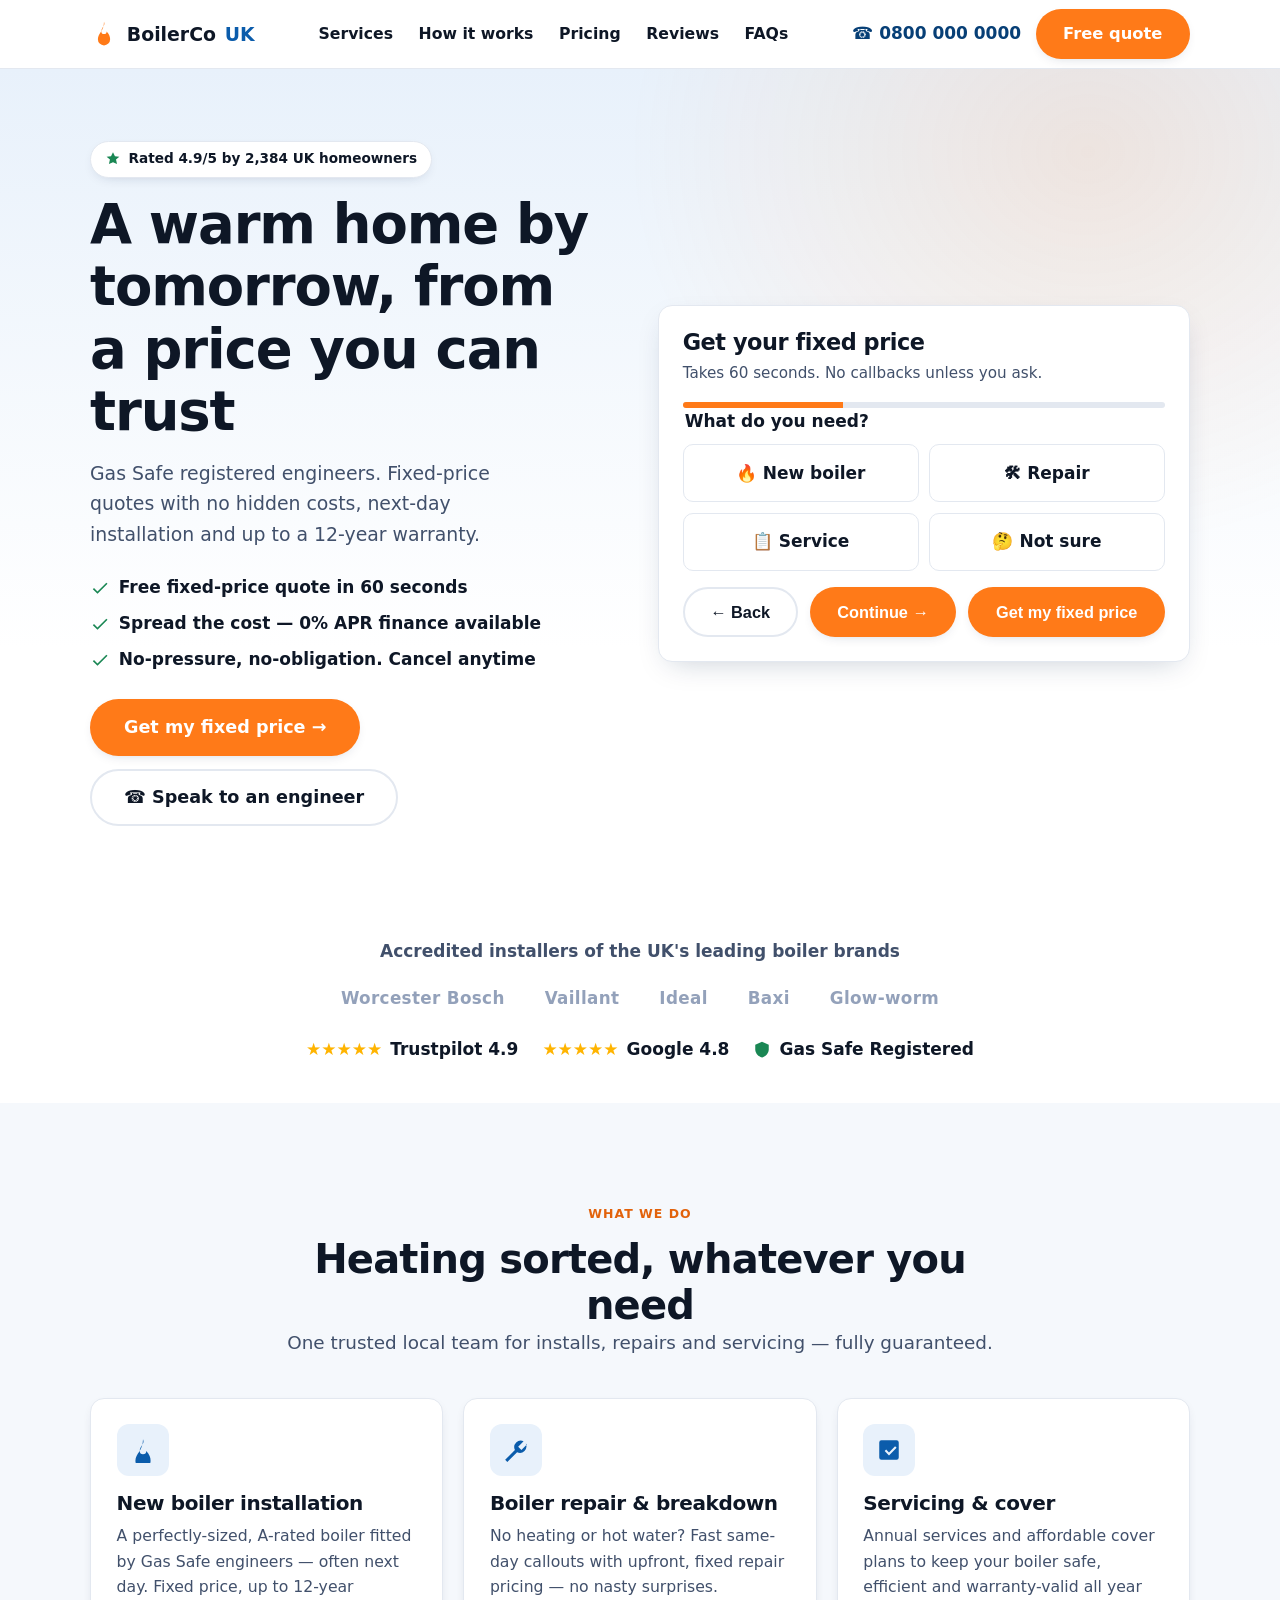
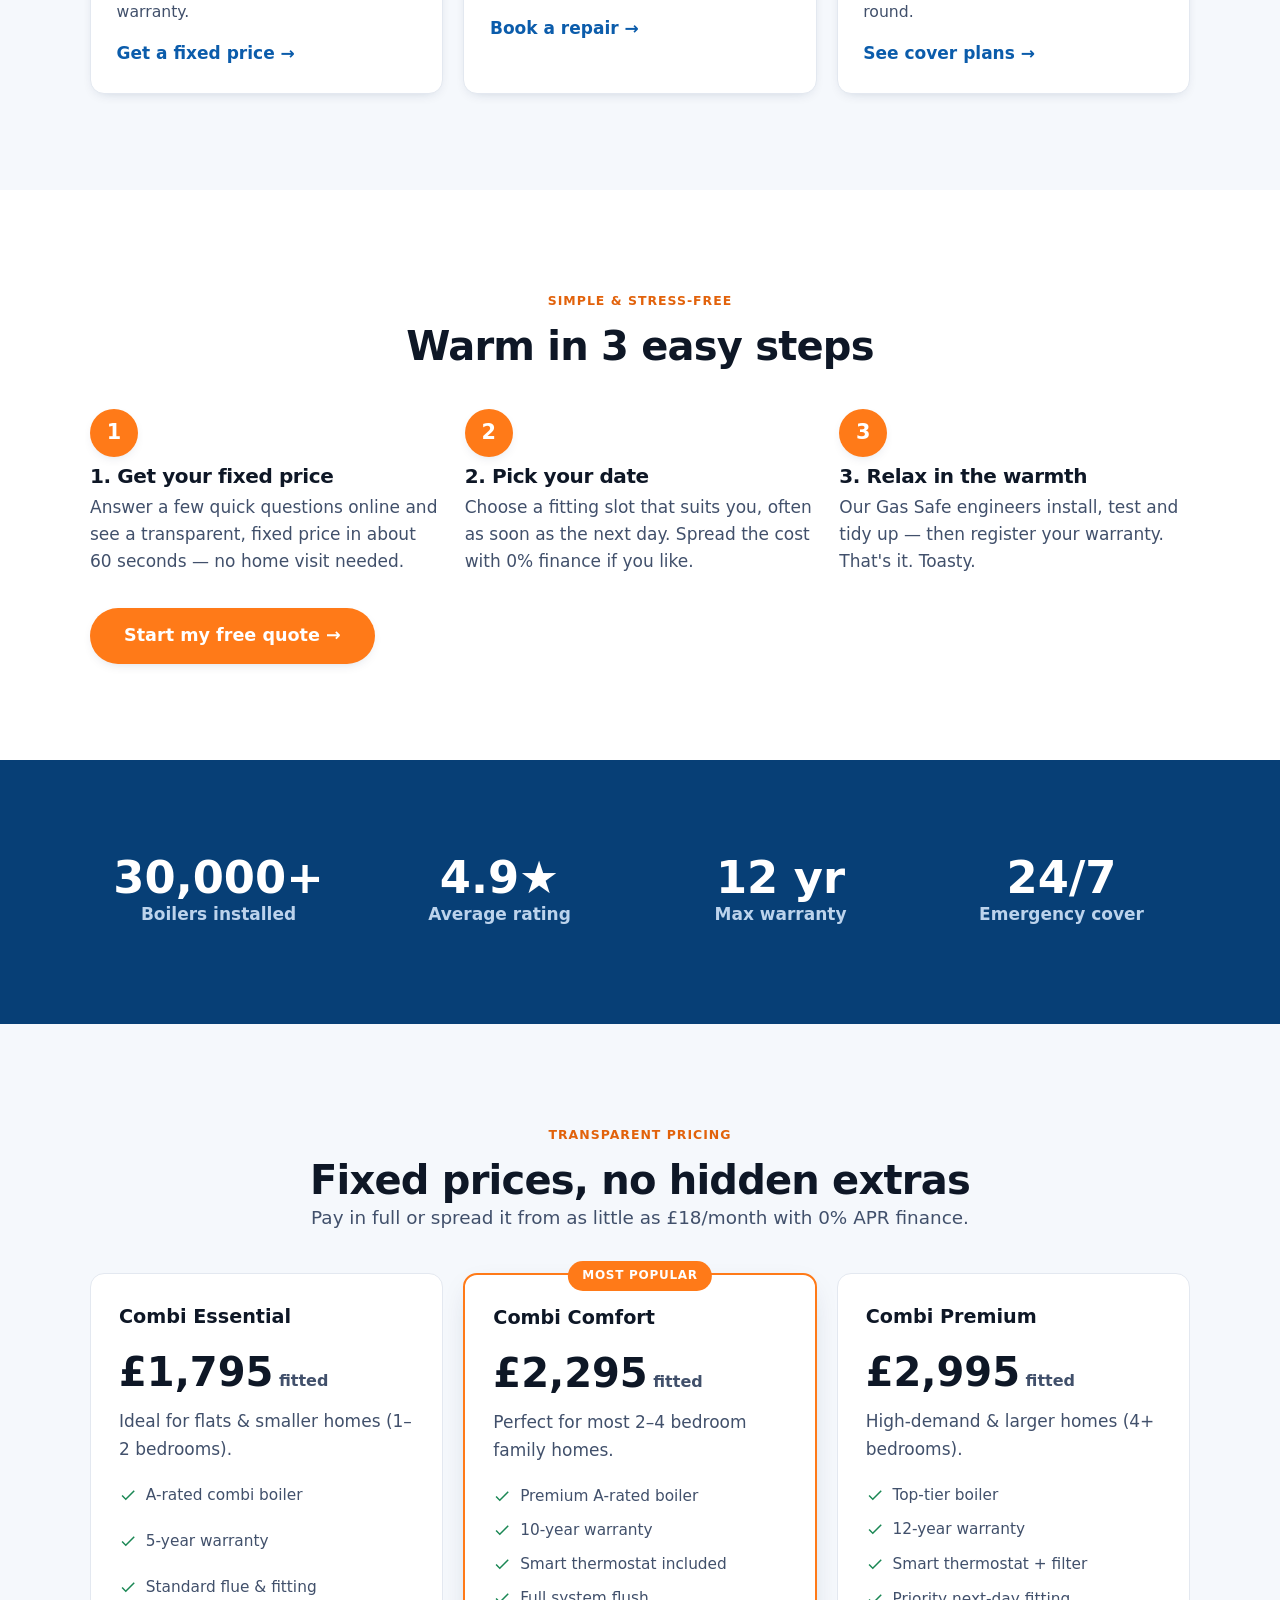
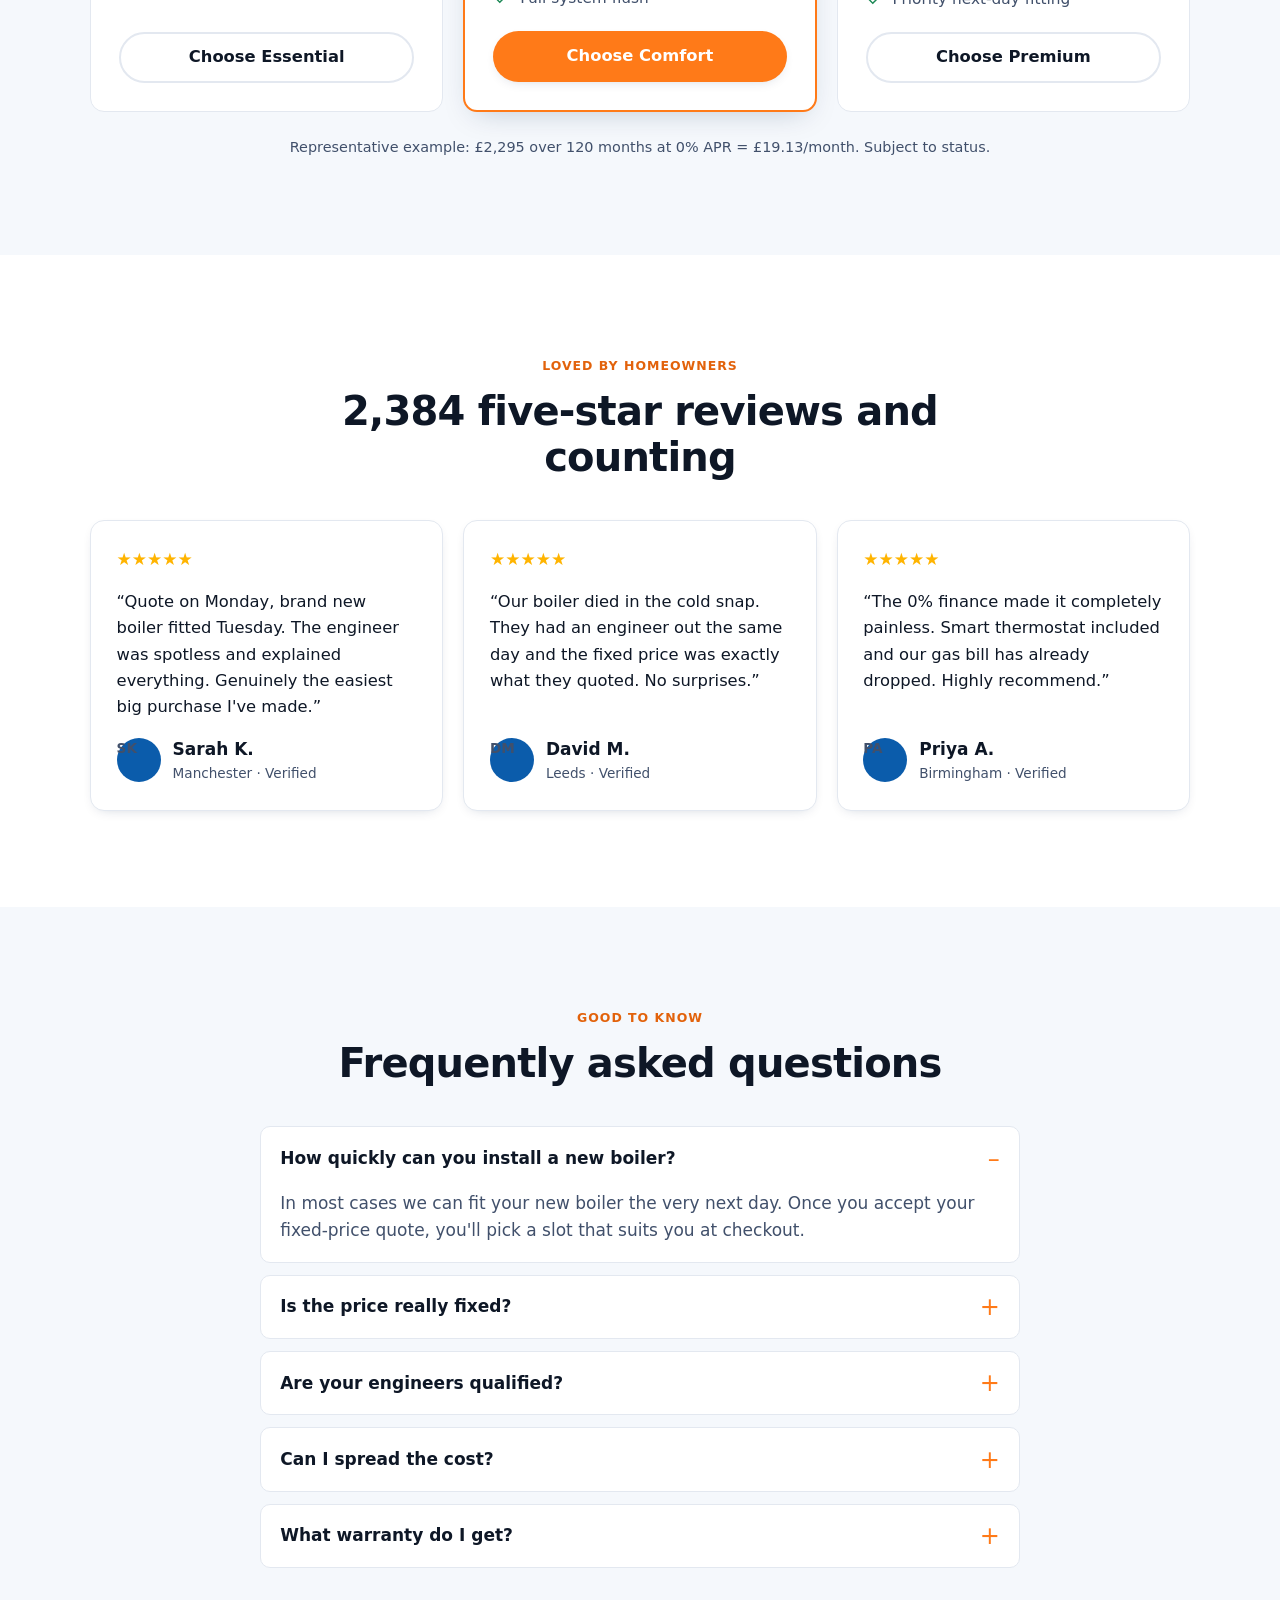
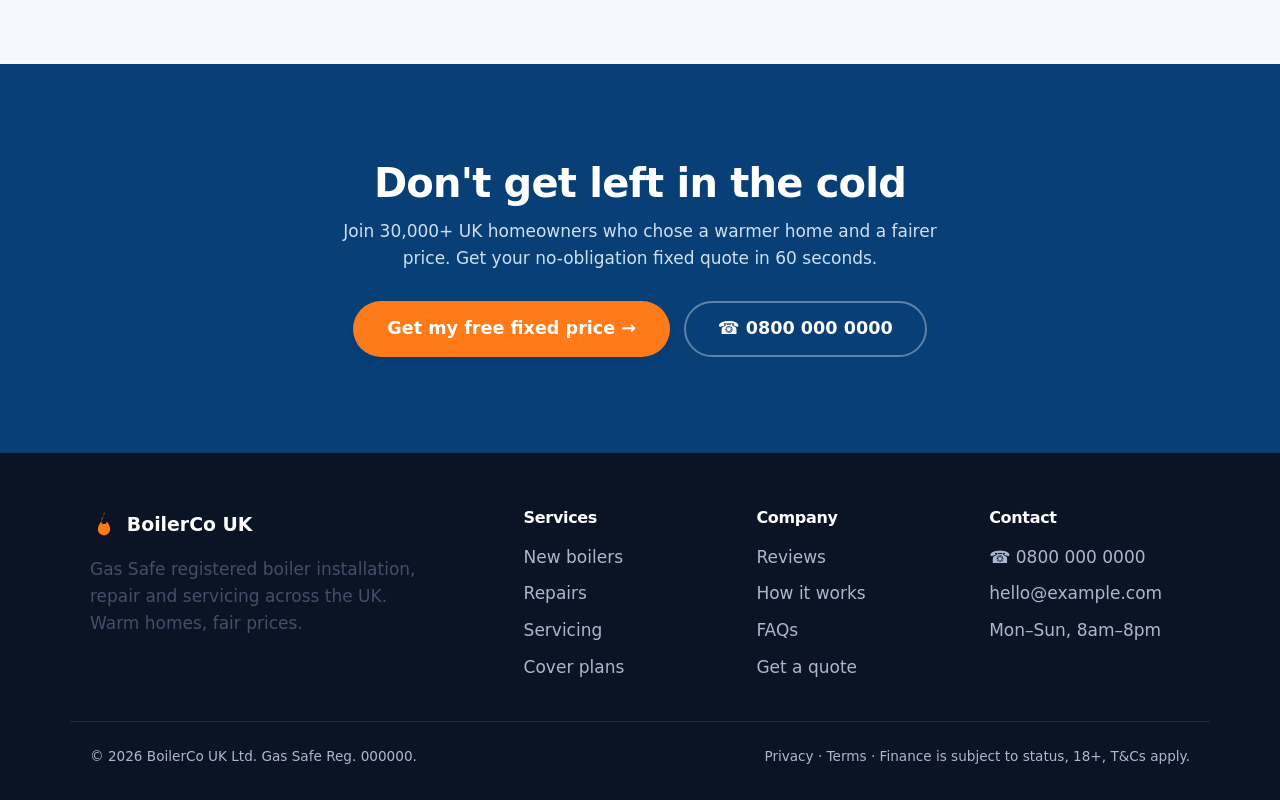
==== public/index.html @ d5bc6a3c "Wrap static site in Laravel 13 app for Laravel Cloud deployment Restructure the marketing template a" ====
<!doctype html>
<html lang="en-GB">
<head>
<meta charset="utf-8">
<meta name="viewport" content="width=device-width, initial-scale=1">
<title>New Boiler Installation & Repair UK | Fixed-Price Quotes | BoilerCo</title>
<meta name="description" content="Gas Safe registered boiler installation, repair & servicing across the UK. Free fixed-price quotes in 60 seconds, next-day fitting, up to 12-year warranties and 0% finance.">
<meta name="theme-color" content="#0b5cab">
<link rel="canonical" href="https://www.example.com/">
<link rel="icon" href="data:image/svg+xml,%3Csvg xmlns='http://www.w3.org/2000/svg' viewBox='0 0 32 32'%3E%3Cpath fill='%23ff7a18' d='M16 2c2 5-3 6-3 11a3 3 0 0 0 6 0c3 3 4 6 4 9a7 7 0 1 1-14 0c0-7 7-9 7-20z'/%3E%3C/svg%3E">

<!-- Open Graph -->
<meta property="og:title" content="New Boiler Installation & Repair UK | BoilerCo">
<meta property="og:description" content="Free fixed-price boiler quotes in 60 seconds. Gas Safe engineers, next-day fitting, up to 12-year warranties.">
<meta property="og:type" content="website">
<meta property="og:locale" content="en_GB">

<!-- Critical CSS inlined for instant first paint; full sheet loaded async -->
<style>
:root{--color-brand:#0b5cab;--color-brand-dark:#073f76;--color-brand-light:#e8f1fb;--color-accent:#ff7a18;--color-accent-dark:#e2620b;--color-ink:#0e1726;--color-body:#41506b;--color-line:#e3e8f0;--shadow-sm:0 4px 14px -8px rgba(13,38,76,.3);--font:system-ui,-apple-system,"Segoe UI",Roboto,Helvetica,Arial,sans-serif}
*,*::before,*::after{box-sizing:border-box}*{margin:0}html{-webkit-text-size-adjust:100%}
body{font-family:var(--font);color:#41506b;background:#fff;line-height:1.6;font-size:1.0625rem;-webkit-font-smoothing:antialiased}
img,svg{display:block;max-width:100%;height:auto}a{color:var(--color-brand);text-decoration:none}
h1{color:#0e1726;line-height:1.15;font-weight:800;letter-spacing:-.02em;font-size:clamp(2rem,6vw,3.4rem)}
.container{width:100%;max-width:1140px;margin-inline:auto;padding-inline:1.25rem}
.site-header{position:sticky;top:0;z-index:50;background:rgba(255,255,255,.92);border-bottom:1px solid var(--color-line)}
.nav{display:flex;align-items:center;justify-content:space-between;gap:1rem;min-height:68px}
.brand{display:flex;align-items:center;gap:.55rem;font-weight:800;color:#0e1726;font-size:1.18rem}
.brand .flame{width:28px;height:28px}
.nav__links{display:none}.nav__cta{display:none}
.nav__toggle{display:inline-flex;flex-direction:column;gap:5px;background:none;border:0;padding:10px;cursor:pointer;border-radius:8px}
.nav__toggle span{width:24px;height:2px;background:#0e1726;border-radius:2px}
.hero{position:relative;padding-block:clamp(2.5rem,6vw,4.5rem);overflow:hidden}
.hero::before{content:"";position:absolute;inset:0;z-index:-1;background:radial-gradient(60% 80% at 85% 10%,rgba(255,122,24,.12),transparent 60%),linear-gradient(180deg,var(--color-brand-light),#fff 70%)}
.hero__grid{display:grid;gap:2.5rem;align-items:center}
.hero__trust{display:inline-flex;align-items:center;gap:.5rem;background:#fff;border:1px solid var(--color-line);padding:.4rem .85rem;border-radius:999px;font-size:.85rem;font-weight:600;color:#0e1726;box-shadow:var(--shadow-sm)}
.hero h1{margin-block:1rem .9rem}.hero__sub{font-size:1.18rem;max-width:36ch}
.hero__actions{display:flex;flex-wrap:wrap;gap:.85rem;margin-top:1.6rem}
.btn{display:inline-flex;align-items:center;justify-content:center;gap:.5rem;font-weight:700;font-size:1.02rem;line-height:1;cursor:pointer;padding:.95rem 1.6rem;border-radius:999px;border:2px solid transparent;text-decoration:none;white-space:nowrap}
.btn--primary{background:var(--color-accent);color:#fff;box-shadow:var(--shadow-sm)}
.btn--ghost{background:transparent;color:#0e1726;border-color:var(--color-line)}
.hero__bullets{list-style:none;padding:0;margin:1.6rem 0 0;display:grid;gap:.55rem}
.hero__bullets li{display:flex;align-items:center;gap:.55rem;font-weight:600;color:#0e1726}
.hero__card{background:#fff;border:1px solid var(--color-line);border-radius:14px;box-shadow:0 10px 30px -12px rgba(13,38,76,.25);padding:1.5rem}
@media(min-width:900px){.nav__links{display:flex}.nav__cta{display:flex}.nav__toggle{display:none}.hero__grid{grid-template-columns:1.1fr .9fr;gap:3.5rem}}
</style>
<link rel="preload" href="css/styles.css" as="style" onload="this.onload=null;this.rel='stylesheet'">
<noscript><link rel="stylesheet" href="css/styles.css"></noscript>

<!-- SEO: LocalBusiness structured data -->
<script type="application/ld+json">
{"@context":"https://schema.org","@type":"HVACBusiness","name":"BoilerCo UK","image":"https://www.example.com/og.jpg","telephone":"+44-800-000-0000","priceRange":"££","areaServed":"GB","address":{"@type":"PostalAddress","addressCountry":"GB"},"aggregateRating":{"@type":"AggregateRating","ratingValue":"4.9","reviewCount":"2384"}}
</script>
</head>
<body>
<a class="skip-link" href="#main">Skip to content</a>

<!-- ===== Header ===== -->
<header class="site-header">
  <div class="container nav">
    <a class="brand" href="/" aria-label="BoilerCo UK home">
      <svg class="flame" viewBox="0 0 32 32" aria-hidden="true"><path fill="#ff7a18" d="M16 2c2 5-3 6-3 11a3 3 0 0 0 6 0c3 3 4 6 4 9a7 7 0 1 1-14 0c0-7 7-9 7-20z"/></svg>
      BoilerCo<span style="color:#0b5cab">UK</span>
    </a>
    <nav aria-label="Primary">
      <ul class="nav__links">
        <li><a href="#services">Services</a></li>
        <li><a href="#how">How it works</a></li>
        <li><a href="#pricing">Pricing</a></li>
        <li><a href="#reviews">Reviews</a></li>
        <li><a href="#faq">FAQs</a></li>
      </ul>
    </nav>
    <div class="nav__cta">
      <a class="nav__phone" href="tel:+448000000000">☎ 0800 000 0000</a>
      <a class="btn btn--primary" href="#quote">Free quote</a>
    </div>
    <button class="nav__toggle" aria-expanded="false" aria-controls="mobile-menu" aria-label="Open menu">
      <span></span><span></span><span></span>
    </button>
  </div>
  <div class="mobile-menu" id="mobile-menu">
    <ul>
      <li><a href="#services">Services</a></li>
      <li><a href="#how">How it works</a></li>
      <li><a href="#pricing">Pricing</a></li>
      <li><a href="#reviews">Reviews</a></li>
      <li><a href="#faq">FAQs</a></li>
      <li><a href="tel:+448000000000">☎ Call 0800 000 0000</a></li>
    </ul>
    <div class="container"><a class="btn btn--primary btn--block" href="#quote">Get my free quote</a></div>
  </div>
</header>

<main id="main">

<!-- ===== Hero ===== -->
<section class="hero">
  <div class="container hero__grid">
    <div>
      <span class="hero__trust">
        <svg width="16" height="16" viewBox="0 0 24 24" fill="#1a8754" aria-hidden="true"><path d="M12 2l2.9 6 6.6.6-5 4.3 1.5 6.5L12 16.9 5.9 19.4 7.4 12.9l-5-4.3 6.6-.6z"/></svg>
        Rated 4.9/5 by 2,384 UK homeowners
      </span>
      <h1>A warm home by tomorrow, from a price you can trust</h1>
      <p class="hero__sub">Gas Safe registered engineers. Fixed-price quotes with no hidden costs, next-day installation and up to a 12-year warranty.</p>
      <ul class="hero__bullets">
        <li><svg width="20" height="20" viewBox="0 0 24 24" fill="currentColor" aria-hidden="true"><path d="M9 16.2 4.8 12l-1.4 1.4L9 19 21 7l-1.4-1.4z"/></svg> Free fixed-price quote in 60 seconds</li>
        <li><svg width="20" height="20" viewBox="0 0 24 24" fill="currentColor" aria-hidden="true"><path d="M9 16.2 4.8 12l-1.4 1.4L9 19 21 7l-1.4-1.4z"/></svg> Spread the cost — 0% APR finance available</li>
        <li><svg width="20" height="20" viewBox="0 0 24 24" fill="currentColor" aria-hidden="true"><path d="M9 16.2 4.8 12l-1.4 1.4L9 19 21 7l-1.4-1.4z"/></svg> No-pressure, no-obligation. Cancel anytime</li>
      </ul>
      <div class="hero__actions">
        <a class="btn btn--primary btn--lg" href="#quote">Get my fixed price →</a>
        <a class="btn btn--ghost btn--lg" href="tel:+448000000000">☎ Speak to an engineer</a>
      </div>
    </div>

    <!-- Lead capture card (above the fold = max conversion) -->
    <aside class="hero__card" id="quote" aria-label="Get a free quote">
      <h2 style="font-size:1.4rem">Get your fixed price</h2>
      <p style="font-size:.95rem;margin:.35rem 0 1rem">Takes 60 seconds. No callbacks unless you ask.</p>
      <div class="form-progress" aria-hidden="true"><span data-progress></span></div>
      <form class="lead-form" id="leadForm" action="thank-you.html" method="get" novalidate>
        <!-- Step 1 -->
        <fieldset class="lead-form__step active" data-step="1" style="border:0;padding:0;margin:0">
          <legend class="field" style="font-weight:700;color:#0e1726;margin-bottom:.6rem">What do you need?</legend>
          <div class="choice-grid">
            <label class="choice"><input type="radio" name="service" value="New boiler" required><span>🔥 New boiler</span></label>
            <label class="choice"><input type="radio" name="service" value="Repair"><span>🛠 Repair</span></label>
            <label class="choice"><input type="radio" name="service" value="Service"><span>📋 Service</span></label>
            <label class="choice"><input type="radio" name="service" value="Not sure"><span>🤔 Not sure</span></label>
          </div>
        </fieldset>
        <!-- Step 2 -->
        <fieldset class="lead-form__step" data-step="2" style="border:0;padding:0;margin:0">
          <div class="field">
            <label for="prop">Property type</label>
            <select id="prop" name="property">
              <option>House</option><option>Flat / apartment</option><option>Bungalow</option><option>Other</option>
            </select>
          </div>
          <div class="field">
            <label for="postcode">Your postcode</label>
            <input id="postcode" name="postcode" inputmode="text" autocomplete="postal-code" placeholder="e.g. SW1A 1AA">
          </div>
        </fieldset>
        <!-- Step 3 -->
        <fieldset class="lead-form__step" data-step="3" style="border:0;padding:0;margin:0">
          <div class="field">
            <label for="name">Your name</label>
            <input id="name" name="name" autocomplete="name" placeholder="First name">
          </div>
          <div class="field">
            <label for="phone">Best contact number</label>
            <input id="phone" name="phone" type="tel" inputmode="tel" autocomplete="tel" placeholder="07…">
          </div>
          <p class="form-note">🔒 We never share your details. No spam, ever.</p>
        </fieldset>

        <div class="form-actions">
          <button type="button" class="btn btn--ghost" data-prev hidden>← Back</button>
          <button type="button" class="btn btn--primary btn--block" data-next>Continue →</button>
          <button type="submit" class="btn btn--primary btn--block" data-submit hidden>Get my fixed price</button>
        </div>
      </form>
    </aside>
  </div>
</section>

<!-- ===== Trust / accreditation bar ===== -->
<section class="section section--center" style="padding-block:2.5rem">
  <div class="container">
    <p class="text-center text-muted" style="font-weight:600;margin-bottom:1.25rem">Accredited installers of the UK's leading boiler brands</p>
    <div class="logos">
      <span>Worcester Bosch</span><span>Vaillant</span><span>Ideal</span><span>Baxi</span><span>Glow-worm</span>
    </div>
    <div class="ratings">
      <span class="rating"><span class="stars">★★★★★</span> Trustpilot 4.9</span>
      <span class="rating"><span class="stars">★★★★★</span> Google 4.8</span>
      <span class="rating"><svg width="18" height="18" viewBox="0 0 24 24" fill="#1a8754" aria-hidden="true"><path d="M12 1 3 5v6c0 5 3.8 9.7 9 11 5.2-1.3 9-6 9-11V5z"/></svg> Gas Safe Registered</span>
    </div>
  </div>
</section>

<!-- ===== Services ===== -->
<section class="section section--alt section--center" id="services">
  <div class="container">
    <div class="section__head">
      <span class="eyebrow">What we do</span>
      <h2>Heating sorted, whatever you need</h2>
      <p class="lead">One trusted local team for installs, repairs and servicing — fully guaranteed.</p>
    </div>
    <div class="grid grid--3" style="text-align:left">
      <article class="card">
        <div class="card__icon"><svg width="26" height="26" viewBox="0 0 24 24" fill="currentColor" aria-hidden="true"><path d="M12 2c2 5-3 6-3 11a3 3 0 0 0 6 0c3 3 4 6 4 9a7 7 0 1 1-14 0c0-7 7-9 7-20z"/></svg></div>
        <h3>New boiler installation</h3>
        <p>A perfectly-sized, A-rated boiler fitted by Gas Safe engineers — often next day. Fixed price, up to 12-year warranty.</p>
        <a class="card__link" href="#quote">Get a fixed price →</a>
      </article>
      <article class="card">
        <div class="card__icon"><svg width="26" height="26" viewBox="0 0 24 24" fill="currentColor" aria-hidden="true"><path d="m22 7-5 5-3-3 5-5a6 6 0 0 0-8 8l-9 9 2 2 9-9a6 6 0 0 0 8-8z"/></svg></div>
        <h3>Boiler repair &amp; breakdown</h3>
        <p>No heating or hot water? Fast same-day callouts with upfront, fixed repair pricing — no nasty surprises.</p>
        <a class="card__link" href="#quote">Book a repair →</a>
      </article>
      <article class="card">
        <div class="card__icon"><svg width="26" height="26" viewBox="0 0 24 24" fill="currentColor" aria-hidden="true"><path d="M19 3H5a2 2 0 0 0-2 2v14a2 2 0 0 0 2 2h14a2 2 0 0 0 2-2V5a2 2 0 0 0-2-2zm-7 14-4-4 1.4-1.4L12 14.2l5.6-5.6L19 10z"/></svg></div>
        <h3>Servicing &amp; cover</h3>
        <p>Annual services and affordable cover plans to keep your boiler safe, efficient and warranty-valid all year round.</p>
        <a class="card__link" href="#quote">See cover plans →</a>
      </article>
    </div>
  </div>
</section>

<!-- ===== How it works ===== -->
<section class="section section--center" id="how">
  <div class="container">
    <div class="section__head">
      <span class="eyebrow">Simple &amp; stress-free</span>
      <h2>Warm in 3 easy steps</h2>
    </div>
    <div class="steps" style="text-align:left">
      <div class="step"><h3>1. Get your fixed price</h3><p>Answer a few quick questions online and see a transparent, fixed price in about 60 seconds — no home visit needed.</p></div>
      <div class="step"><h3>2. Pick your date</h3><p>Choose a fitting slot that suits you, often as soon as the next day. Spread the cost with 0% finance if you like.</p></div>
      <div class="step"><h3>3. Relax in the warmth</h3><p>Our Gas Safe engineers install, test and tidy up — then register your warranty. That's it. Toasty.</p></div>
    </div>
    <div class="mt-2"><a class="btn btn--primary btn--lg" href="#quote">Start my free quote →</a></div>
  </div>
</section>

<!-- ===== Stats band ===== -->
<section class="section section--brand">
  <div class="container">
    <div class="stats">
      <div class="stat"><b>30,000+</b><span>Boilers installed</span></div>
      <div class="stat"><b>4.9★</b><span>Average rating</span></div>
      <div class="stat"><b>12 yr</b><span>Max warranty</span></div>
      <div class="stat"><b>24/7</b><span>Emergency cover</span></div>
    </div>
  </div>
</section>

<!-- ===== Pricing (anchoring) ===== -->
<section class="section section--alt section--center" id="pricing">
  <div class="container">
    <div class="section__head">
      <span class="eyebrow">Transparent pricing</span>
      <h2>Fixed prices, no hidden extras</h2>
      <p class="lead">Pay in full or spread it from as little as £18/month with 0% APR finance.</p>
    </div>
    <div class="price-grid" style="text-align:left">
      <div class="price">
        <span class="price__name">Combi Essential</span>
        <div class="price__amount">£1,795<small> fitted</small></div>
        <p class="text-muted">Ideal for flats &amp; smaller homes (1–2 bedrooms).</p>
        <ul class="price__list">
          <li><svg width="18" height="18" viewBox="0 0 24 24" fill="currentColor"><path d="M9 16.2 4.8 12l-1.4 1.4L9 19 21 7l-1.4-1.4z"/></svg> A-rated combi boiler</li>
          <li><svg width="18" height="18" viewBox="0 0 24 24" fill="currentColor"><path d="M9 16.2 4.8 12l-1.4 1.4L9 19 21 7l-1.4-1.4z"/></svg> 5-year warranty</li>
          <li><svg width="18" height="18" viewBox="0 0 24 24" fill="currentColor"><path d="M9 16.2 4.8 12l-1.4 1.4L9 19 21 7l-1.4-1.4z"/></svg> Standard flue &amp; fitting</li>
        </ul>
        <a class="btn btn--ghost btn--block" href="#quote">Choose Essential</a>
      </div>
      <div class="price price--featured">
        <span class="price__badge">Most popular</span>
        <span class="price__name">Combi Comfort</span>
        <div class="price__amount">£2,295<small> fitted</small></div>
        <p class="text-muted">Perfect for most 2–4 bedroom family homes.</p>
        <ul class="price__list">
          <li><svg width="18" height="18" viewBox="0 0 24 24" fill="currentColor"><path d="M9 16.2 4.8 12l-1.4 1.4L9 19 21 7l-1.4-1.4z"/></svg> Premium A-rated boiler</li>
          <li><svg width="18" height="18" viewBox="0 0 24 24" fill="currentColor"><path d="M9 16.2 4.8 12l-1.4 1.4L9 19 21 7l-1.4-1.4z"/></svg> 10-year warranty</li>
          <li><svg width="18" height="18" viewBox="0 0 24 24" fill="currentColor"><path d="M9 16.2 4.8 12l-1.4 1.4L9 19 21 7l-1.4-1.4z"/></svg> Smart thermostat included</li>
          <li><svg width="18" height="18" viewBox="0 0 24 24" fill="currentColor"><path d="M9 16.2 4.8 12l-1.4 1.4L9 19 21 7l-1.4-1.4z"/></svg> Full system flush</li>
        </ul>
        <a class="btn btn--primary btn--block" href="#quote">Choose Comfort</a>
      </div>
      <div class="price">
        <span class="price__name">Combi Premium</span>
        <div class="price__amount">£2,995<small> fitted</small></div>
        <p class="text-muted">High-demand &amp; larger homes (4+ bedrooms).</p>
        <ul class="price__list">
          <li><svg width="18" height="18" viewBox="0 0 24 24" fill="currentColor"><path d="M9 16.2 4.8 12l-1.4 1.4L9 19 21 7l-1.4-1.4z"/></svg> Top-tier boiler</li>
          <li><svg width="18" height="18" viewBox="0 0 24 24" fill="currentColor"><path d="M9 16.2 4.8 12l-1.4 1.4L9 19 21 7l-1.4-1.4z"/></svg> 12-year warranty</li>
          <li><svg width="18" height="18" viewBox="0 0 24 24" fill="currentColor"><path d="M9 16.2 4.8 12l-1.4 1.4L9 19 21 7l-1.4-1.4z"/></svg> Smart thermostat + filter</li>
          <li><svg width="18" height="18" viewBox="0 0 24 24" fill="currentColor"><path d="M9 16.2 4.8 12l-1.4 1.4L9 19 21 7l-1.4-1.4z"/></svg> Priority next-day fitting</li>
        </ul>
        <a class="btn btn--ghost btn--block" href="#quote">Choose Premium</a>
      </div>
    </div>
    <p class="text-center text-muted" style="margin-top:1.5rem;font-size:.9rem">Representative example: £2,295 over 120 months at 0% APR = £19.13/month. Subject to status.</p>
  </div>
</section>

<!-- ===== Reviews (social proof) ===== -->
<section class="section section--center" id="reviews">
  <div class="container">
    <div class="section__head">
      <span class="eyebrow">Loved by homeowners</span>
      <h2>2,384 five-star reviews and counting</h2>
    </div>
    <div class="grid grid--3" style="text-align:left">
      <figure class="quote">
        <div class="quote__stars" aria-label="5 out of 5 stars">★★★★★</div>
        <blockquote><p>“Quote on Monday, brand new boiler fitted Tuesday. The engineer was spotless and explained everything. Genuinely the easiest big purchase I've made.”</p></blockquote>
        <figcaption class="quote__author"><span class="avatar">SK</span><div><b>Sarah K.</b><span>Manchester · Verified</span></div></figcaption>
      </figure>
      <figure class="quote">
        <div class="quote__stars" aria-label="5 out of 5 stars">★★★★★</div>
        <blockquote><p>“Our boiler died in the cold snap. They had an engineer out the same day and the fixed price was exactly what they quoted. No surprises.”</p></blockquote>
        <figcaption class="quote__author"><span class="avatar">DM</span><div><b>David M.</b><span>Leeds · Verified</span></div></figcaption>
      </figure>
      <figure class="quote">
        <div class="quote__stars" aria-label="5 out of 5 stars">★★★★★</div>
        <blockquote><p>“The 0% finance made it completely painless. Smart thermostat included and our gas bill has already dropped. Highly recommend.”</p></blockquote>
        <figcaption class="quote__author"><span class="avatar">PA</span><div><b>Priya A.</b><span>Birmingham · Verified</span></div></figcaption>
      </figure>
    </div>
  </div>
</section>

<!-- ===== FAQ (objection handling) ===== -->
<section class="section section--alt section--center" id="faq">
  <div class="container">
    <div class="section__head"><span class="eyebrow">Good to know</span><h2>Frequently asked questions</h2></div>
    <div class="faq">
      <details open><summary>How quickly can you install a new boiler?</summary><p>In most cases we can fit your new boiler the very next day. Once you accept your fixed-price quote, you'll pick a slot that suits you at checkout.</p></details>
      <details><summary>Is the price really fixed?</summary><p>Yes. The price you're quoted is the price you pay — including the boiler, standard fitting, flue and VAT. If anything unusual comes up, we'll always agree it with you first.</p></details>
      <details><summary>Are your engineers qualified?</summary><p>Every installation is carried out by fully Gas Safe registered engineers. We're accredited installers for Worcester Bosch, Vaillant, Ideal and more.</p></details>
      <details><summary>Can I spread the cost?</summary><p>Absolutely. We offer interest-free (0% APR) finance over up to 10 years, subject to status, so you can spread payments from around £18 a month.</p></details>
      <details><summary>What warranty do I get?</summary><p>Depending on the boiler you choose, you'll get a manufacturer-backed warranty of up to 12 years for total peace of mind.</p></details>
    </div>
  </div>
</section>

<!-- ===== Final CTA ===== -->
<section class="section cta-band">
  <div class="container">
    <h2>Don't get left in the cold</h2>
    <p>Join 30,000+ UK homeowners who chose a warmer home and a fairer price. Get your no-obligation fixed quote in 60 seconds.</p>
    <div class="hero__actions" style="justify-content:center">
      <a class="btn btn--primary btn--lg" href="#quote">Get my free fixed price →</a>
      <a class="btn btn--ghost btn--lg" href="tel:+448000000000">☎ 0800 000 0000</a>
    </div>
  </div>
</section>

</main>

<!-- ===== Footer ===== -->
<footer class="site-footer">
  <div class="container footer-grid">
    <div class="footer-brand">
      <a class="brand" href="/"><svg class="flame" viewBox="0 0 32 32" aria-hidden="true" width="28" height="28"><path fill="#ff7a18" d="M16 2c2 5-3 6-3 11a3 3 0 0 0 6 0c3 3 4 6 4 9a7 7 0 1 1-14 0c0-7 7-9 7-20z"/></svg> BoilerCo UK</a>
      <p style="max-width:32ch">Gas Safe registered boiler installation, repair and servicing across the UK. Warm homes, fair prices.</p>
    </div>
    <div><h4>Services</h4><ul><li><a href="#services">New boilers</a></li><li><a href="#services">Repairs</a></li><li><a href="#services">Servicing</a></li><li><a href="#pricing">Cover plans</a></li></ul></div>
    <div><h4>Company</h4><ul><li><a href="#reviews">Reviews</a></li><li><a href="#how">How it works</a></li><li><a href="#faq">FAQs</a></li><li><a href="#quote">Get a quote</a></li></ul></div>
    <div><h4>Contact</h4><ul><li><a href="tel:+448000000000">☎ 0800 000 0000</a></li><li><a href="mailto:hello@example.com">hello@example.com</a></li><li>Mon–Sun, 8am–8pm</li></ul></div>
  </div>
  <div class="container footer-bottom">
    <span>© 2026 BoilerCo UK Ltd. Gas Safe Reg. 000000.</span>
    <span>Privacy · Terms · Finance is subject to status, 18+, T&amp;Cs apply.</span>
  </div>
</footer>

<!-- ===== Sticky mobile call bar (high-converting) ===== -->
<div class="call-bar">
  <a class="btn btn--call" href="tel:+448000000000">☎ Call now</a>
  <a class="btn btn--primary" href="#quote">Free quote</a>
</div>

<script src="js/main.js" defer></script>
</body>
</html>
---- public/css/styles.css ----
/* ==========================================================================
   BoilerCo UK — Marketing Template
   Plain static CSS, mobile-first, zero web-font requests (system stack).
   Designed for 100/100 Lighthouse (perf, a11y, best-practices, SEO).
   ========================================================================== */

/* ----- Design tokens (overridable by the Design Copier tool) -------------- */
:root {
  --color-brand:        #0b5cab;   /* primary blue  */
  --color-brand-dark:   #073f76;
  --color-brand-light:  #e8f1fb;
  --color-accent:       #ff7a18;   /* warm "heat" accent / CTA */
  --color-accent-dark:  #e2620b;
  --color-ink:          #0e1726;   /* near-black text */
  --color-body:         #41506b;   /* muted body text */
  --color-line:         #e3e8f0;
  --color-bg:           #ffffff;
  --color-bg-alt:       #f5f8fc;
  --color-success:      #1a8754;
  --color-star:         #ffb400;

  --radius:    14px;
  --radius-sm: 10px;
  --shadow:    0 10px 30px -12px rgba(13, 38, 76, .25);
  --shadow-sm: 0 4px 14px -8px rgba(13, 38, 76, .3);
  --container:  1140px;

  --font: system-ui, -apple-system, "Segoe UI", Roboto, Helvetica, Arial,
          sans-serif, "Apple Color Emoji", "Segoe UI Emoji";

  --space: clamp(3rem, 8vw, 6rem); /* vertical section rhythm */
}

/* ----- Reset / base ------------------------------------------------------- */
*, *::before, *::after { box-sizing: border-box; }
* { margin: 0; }
html { -webkit-text-size-adjust: 100%; scroll-behavior: smooth; }
body {
  font-family: var(--font);
  color: var(--color-body);
  background: var(--color-bg);
  line-height: 1.6;
  font-size: 1.0625rem;
  -webkit-font-smoothing: antialiased;
  text-rendering: optimizeLegibility;
}
img, svg, video { display: block; max-width: 100%; height: auto; }
a { color: var(--color-brand); text-decoration: none; }
a:hover { text-decoration: underline; }
h1, h2, h3, h4 { color: var(--color-ink); line-height: 1.15; font-weight: 800; letter-spacing: -.02em; }
h1 { font-size: clamp(2rem, 6vw, 3.4rem); }
h2 { font-size: clamp(1.6rem, 4.5vw, 2.5rem); }
h3 { font-size: 1.25rem; }
p  { color: var(--color-body); }
ul { padding-left: 1.1rem; }

:focus-visible { outline: 3px solid var(--color-accent); outline-offset: 2px; border-radius: 4px; }

/* ----- Layout helpers ----------------------------------------------------- */
.container { width: 100%; max-width: var(--container); margin-inline: auto; padding-inline: 1.25rem; }
.section { padding-block: var(--space); }
.section--alt { background: var(--color-bg-alt); }
.section--brand { background: var(--color-brand-dark); }
.eyebrow {
  display: inline-block; font-weight: 700; letter-spacing: .08em;
  text-transform: uppercase; font-size: .78rem; color: var(--color-accent-dark);
  margin-bottom: .75rem;
}
.section__head { max-width: 720px; margin-bottom: 2.5rem; }
.section--center .section__head { margin-inline: auto; text-align: center; }
.lead { font-size: 1.15rem; }
.text-muted { color: var(--color-body); }

/* ----- Buttons ------------------------------------------------------------ */
.btn {
  display: inline-flex; align-items: center; justify-content: center; gap: .5rem;
  font-weight: 700; font-size: 1.02rem; line-height: 1; cursor: pointer;
  padding: .95rem 1.6rem; border-radius: 999px; border: 2px solid transparent;
  transition: transform .12s ease, box-shadow .12s ease, background .12s ease;
  text-decoration: none; white-space: nowrap;
}
.btn:hover { text-decoration: none; transform: translateY(-2px); }
.btn:active { transform: translateY(0); }
.btn--primary { background: var(--color-accent); color: #fff; box-shadow: var(--shadow-sm); }
.btn--primary:hover { background: var(--color-accent-dark); }
.btn--ghost { background: transparent; color: var(--color-ink); border-color: var(--color-line); }
.btn--ghost:hover { border-color: var(--color-brand); color: var(--color-brand); }
.btn--light { background: #fff; color: var(--color-brand-dark); }
.btn--block { width: 100%; }
.btn--lg { padding: 1.1rem 2rem; font-size: 1.1rem; }

/* ----- Header / nav ------------------------------------------------------- */
.site-header {
  position: sticky; top: 0; z-index: 50; background: rgba(255,255,255,.92);
  backdrop-filter: saturate(1.4) blur(8px); border-bottom: 1px solid var(--color-line);
}
.nav { display: flex; align-items: center; justify-content: space-between; gap: 1rem; min-height: 68px; }
.brand { display: flex; align-items: center; gap: .55rem; font-weight: 800; color: var(--color-ink); font-size: 1.18rem; }
.brand:hover { text-decoration: none; }
.brand .flame { width: 28px; height: 28px; }
.nav__links { display: none; align-items: center; gap: 1.6rem; list-style: none; padding: 0; margin: 0; }
.nav__links a { color: var(--color-ink); font-weight: 600; font-size: .98rem; }
.nav__cta { display: none; align-items: center; gap: .9rem; }
.nav__phone { font-weight: 800; color: var(--color-brand-dark); white-space: nowrap; }
.nav__phone:hover { text-decoration: none; }
.nav__toggle {
  display: inline-flex; flex-direction: column; gap: 5px; background: none; border: 0;
  padding: 10px; cursor: pointer; border-radius: 8px;
}
.nav__toggle span { width: 24px; height: 2px; background: var(--color-ink); border-radius: 2px; transition: .2s; }
.nav__toggle[aria-expanded="true"] span:nth-child(1) { transform: translateY(7px) rotate(45deg); }
.nav__toggle[aria-expanded="true"] span:nth-child(2) { opacity: 0; }
.nav__toggle[aria-expanded="true"] span:nth-child(3) { transform: translateY(-7px) rotate(-45deg); }
.mobile-menu { display: none; border-top: 1px solid var(--color-line); background: #fff; }
.mobile-menu.open { display: block; }
.mobile-menu ul { list-style: none; margin: 0; padding: .5rem 1.25rem 1.25rem; }
.mobile-menu li { border-bottom: 1px solid var(--color-line); }
.mobile-menu a { display: block; padding: .9rem .25rem; color: var(--color-ink); font-weight: 600; }
.mobile-menu .btn { margin-top: 1rem; }

@media (min-width: 900px) {
  .nav__links, .nav__cta { display: flex; }
  .nav__toggle { display: none; }
}

/* ----- Hero --------------------------------------------------------------- */
.hero { position: relative; padding-block: clamp(2.5rem, 6vw, 4.5rem); overflow: hidden; }
.hero::before {
  content: ""; position: absolute; inset: 0; z-index: -1;
  background:
    radial-gradient(60% 80% at 85% 10%, rgba(255,122,24,.12), transparent 60%),
    linear-gradient(180deg, var(--color-brand-light), #fff 70%);
}
.hero__grid { display: grid; gap: 2.5rem; align-items: center; }
.hero__trust { display: inline-flex; align-items: center; gap: .5rem; background: #fff;
  border: 1px solid var(--color-line); padding: .4rem .85rem; border-radius: 999px;
  font-size: .85rem; font-weight: 600; color: var(--color-ink); box-shadow: var(--shadow-sm); }
.hero h1 { margin-block: 1rem .9rem; }
.hero__sub { font-size: 1.18rem; max-width: 36ch; }
.hero__actions { display: flex; flex-wrap: wrap; gap: .85rem; margin-top: 1.6rem; }
.hero__bullets { list-style: none; padding: 0; margin: 1.6rem 0 0; display: grid; gap: .55rem; }
.hero__bullets li { display: flex; align-items: center; gap: .55rem; font-weight: 600; color: var(--color-ink); }
.hero__bullets svg { color: var(--color-success); flex: none; }
.hero__card {
  background: #fff; border: 1px solid var(--color-line); border-radius: var(--radius);
  box-shadow: var(--shadow); padding: 1.5rem;
}

@media (min-width: 900px) {
  .hero__grid { grid-template-columns: 1.1fr .9fr; gap: 3.5rem; }
}

/* ----- Trust bar ---------------------------------------------------------- */
.logos { display: flex; flex-wrap: wrap; align-items: center; justify-content: center; gap: 1.5rem 2.5rem; }
.logos span { font-weight: 800; color: #93a1ba; letter-spacing: .02em; font-size: 1.05rem; }
.ratings { display: flex; flex-wrap: wrap; gap: 1.5rem; justify-content: center; align-items: center; margin-top: 1.5rem; }
.rating { display: flex; align-items: center; gap: .5rem; font-weight: 600; color: var(--color-ink); }
.stars { display: inline-flex; color: var(--color-star); }

/* ----- Cards / grid ------------------------------------------------------- */
.grid { display: grid; gap: 1.25rem; }
.grid--3 { grid-template-columns: 1fr; }
.grid--2 { grid-template-columns: 1fr; }
.grid--4 { grid-template-columns: 1fr 1fr; }
@media (min-width: 700px) { .grid--3 { grid-template-columns: 1fr 1fr; } }
@media (min-width: 900px) {
  .grid--3 { grid-template-columns: repeat(3, 1fr); }
  .grid--2 { grid-template-columns: 1fr 1fr; }
  .grid--4 { grid-template-columns: repeat(4, 1fr); }
}
.card {
  background: #fff; border: 1px solid var(--color-line); border-radius: var(--radius);
  padding: 1.6rem; box-shadow: var(--shadow-sm); transition: transform .15s ease, box-shadow .15s ease;
}
.card:hover { transform: translateY(-4px); box-shadow: var(--shadow); }
.card__icon {
  width: 52px; height: 52px; border-radius: 12px; display: grid; place-items: center;
  background: var(--color-brand-light); color: var(--color-brand); margin-bottom: 1rem;
}
.card h3 { margin-bottom: .5rem; }
.card p { font-size: .98rem; }
.card__link { display: inline-flex; align-items: center; gap: .35rem; font-weight: 700; margin-top: 1rem; }

/* ----- Steps -------------------------------------------------------------- */
.steps { counter-reset: step; display: grid; gap: 1.5rem; }
@media (min-width: 800px) { .steps { grid-template-columns: repeat(3, 1fr); } }
.step { position: relative; padding-top: 3.5rem; }
.step::before {
  counter-increment: step; content: counter(step);
  position: absolute; top: 0; left: 0; width: 48px; height: 48px; border-radius: 50%;
  background: var(--color-accent); color: #fff; font-weight: 800; font-size: 1.3rem;
  display: grid; place-items: center; box-shadow: var(--shadow-sm);
}
.step h3 { margin-bottom: .4rem; }

/* ----- Pricing ------------------------------------------------------------ */
.price-grid { display: grid; gap: 1.25rem; }
@media (min-width: 800px) { .price-grid { grid-template-columns: repeat(3, 1fr); } }
.price {
  background: #fff; border: 1px solid var(--color-line); border-radius: var(--radius);
  padding: 1.75rem; display: flex; flex-direction: column;
}
.price--featured { border: 2px solid var(--color-accent); box-shadow: var(--shadow); position: relative; }
.price__badge {
  position: absolute; top: -14px; left: 50%; transform: translateX(-50%);
  background: var(--color-accent); color: #fff; font-size: .75rem; font-weight: 800;
  letter-spacing: .06em; text-transform: uppercase; padding: .35rem .9rem; border-radius: 999px;
}
.price__name { font-weight: 800; color: var(--color-ink); font-size: 1.2rem; }
.price__amount { font-size: 2.5rem; font-weight: 800; color: var(--color-ink); margin: .5rem 0 .25rem; }
.price__amount small { font-size: 1rem; font-weight: 600; color: var(--color-body); }
.price__list { list-style: none; padding: 0; margin: 1.25rem 0; display: grid; gap: .6rem; flex: 1; }
.price__list li { display: flex; gap: .55rem; align-items: flex-start; font-size: .96rem; }
.price__list svg { color: var(--color-success); flex: none; margin-top: 3px; }

/* ----- Testimonials ------------------------------------------------------- */
.quote {
  background: #fff; border: 1px solid var(--color-line); border-radius: var(--radius);
  padding: 1.6rem; box-shadow: var(--shadow-sm); display: flex; flex-direction: column; gap: 1rem;
}
.quote__stars { color: var(--color-star); }
.quote p { color: var(--color-ink); font-size: 1.02rem; }
.quote__author { display: flex; align-items: center; gap: .75rem; margin-top: auto; }
.avatar {
  width: 44px; height: 44px; border-radius: 50%; background: var(--color-brand);
  color: #fff; font-weight: 800; display: grid; place-items: center; flex: none;
}
.quote__author b { color: var(--color-ink); }
.quote__author span { font-size: .85rem; color: var(--color-body); display: block; }

/* ----- Stats -------------------------------------------------------------- */
.stats { display: grid; grid-template-columns: 1fr 1fr; gap: 1.5rem; text-align: center; }
@media (min-width: 800px) { .stats { grid-template-columns: repeat(4, 1fr); } }
.stat b { display: block; font-size: clamp(2rem, 5vw, 2.8rem); font-weight: 800; color: #fff; line-height: 1; }
.stat span { color: #bcd3ec; font-weight: 600; }

/* ----- Quote form (lead capture) ----------------------------------------- */
.lead-form { display: grid; gap: 1rem; }
.lead-form__step { display: none; }
.lead-form__step.active { display: grid; gap: 1rem; animation: fade .25s ease; }
@keyframes fade { from { opacity: 0; transform: translateY(6px); } to { opacity: 1; transform: none; } }
.field label { display: block; font-weight: 700; color: var(--color-ink); margin-bottom: .4rem; font-size: .95rem; }
.field input, .field select, .field textarea {
  width: 100%; font: inherit; padding: .85rem .9rem; border: 1.5px solid var(--color-line);
  border-radius: var(--radius-sm); background: #fff; color: var(--color-ink);
}
.field input:focus, .field select:focus, .field textarea:focus { outline: none; border-color: var(--color-brand); }
.choice-grid { display: grid; grid-template-columns: 1fr 1fr; gap: .65rem; }
.choice { position: relative; }
.choice input { position: absolute; opacity: 0; inset: 0; cursor: pointer; }
.choice span {
  display: flex; align-items: center; justify-content: center; gap: .4rem; text-align: center;
  padding: .9rem .5rem; border: 1.5px solid var(--color-line); border-radius: var(--radius-sm);
  font-weight: 700; color: var(--color-ink); cursor: pointer; min-height: 56px;
}
.choice input:checked + span { border-color: var(--color-accent); background: #fff6ef; color: var(--color-accent-dark); }
.choice input:focus-visible + span { outline: 3px solid var(--color-accent); outline-offset: 2px; }
.form-progress { height: 6px; background: var(--color-line); border-radius: 999px; overflow: hidden; }
.form-progress span { display: block; height: 100%; background: var(--color-accent); width: 33%; transition: width .3s ease; }
.form-actions { display: flex; gap: .75rem; }
.form-note { font-size: .82rem; color: var(--color-body); display: flex; align-items: center; gap: .4rem; }

/* ----- FAQ ---------------------------------------------------------------- */
.faq { display: grid; gap: .75rem; max-width: 760px; margin-inline: auto; }
.faq details {
  background: #fff; border: 1px solid var(--color-line); border-radius: var(--radius-sm); padding: 0 1.2rem;
}
.faq summary {
  cursor: pointer; font-weight: 700; color: var(--color-ink); padding: 1.1rem 0; list-style: none;
  display: flex; justify-content: space-between; align-items: center; gap: 1rem;
}
.faq summary::-webkit-details-marker { display: none; }
.faq summary::after { content: "+"; font-size: 1.5rem; color: var(--color-accent); font-weight: 400; line-height: 1; }
.faq details[open] summary::after { content: "\2013"; }
.faq details p { padding-bottom: 1.1rem; }

/* ----- CTA band ----------------------------------------------------------- */
.cta-band { background: var(--color-brand-dark); color: #fff; text-align: center; }
.cta-band h2 { color: #fff; }
.cta-band p { color: #cfe0f3; max-width: 600px; margin: .75rem auto 1.75rem; }
.cta-band .btn--ghost { color: #fff; border-color: rgba(255,255,255,.35); }

/* ----- Footer ------------------------------------------------------------- */
.site-footer { background: #0b1424; color: #aab8cf; padding-block: 3.5rem 2rem; }
.footer-grid { display: grid; gap: 2rem; grid-template-columns: 1fr; }
@media (min-width: 800px) { .footer-grid { grid-template-columns: 2fr 1fr 1fr 1fr; } }
.site-footer h4 { color: #fff; font-size: 1rem; margin-bottom: 1rem; }
.site-footer a { color: #aab8cf; }
.site-footer a:hover { color: #fff; }
.site-footer ul { list-style: none; padding: 0; display: grid; gap: .6rem; }
.footer-brand .brand { color: #fff; margin-bottom: 1rem; }
.footer-bottom {
  border-top: 1px solid #1c2a40; margin-top: 2.5rem; padding-top: 1.5rem;
  display: flex; flex-wrap: wrap; gap: 1rem; justify-content: space-between; font-size: .85rem;
}

/* ----- Sticky mobile call bar (high-converting) --------------------------- */
.call-bar {
  position: fixed; left: 0; right: 0; bottom: 0; z-index: 60; display: grid; grid-template-columns: 1fr 1fr;
  background: #fff; border-top: 1px solid var(--color-line); box-shadow: 0 -6px 24px -12px rgba(0,0,0,.35);
  padding: .6rem .75rem; gap: .6rem; padding-bottom: calc(.6rem + env(safe-area-inset-bottom));
}
.call-bar .btn { width: 100%; padding: .8rem; }
.call-bar .btn--call { background: var(--color-success); color: #fff; }
@media (min-width: 900px) { .call-bar { display: none; } body { padding-bottom: 0 !important; } }

/* ----- Utilities ---------------------------------------------------------- */
.sr-only {
  position: absolute; width: 1px; height: 1px; padding: 0; margin: -1px; overflow: hidden;
  clip: rect(0,0,0,0); white-space: nowrap; border: 0;
}
.text-center { text-align: center; }
.mt-2 { margin-top: 2rem; }
.skip-link {
  position: absolute; left: -999px; top: 0; background: var(--color-accent); color: #fff;
  padding: .75rem 1rem; z-index: 100; border-radius: 0 0 8px 0;
}
.skip-link:focus { left: 0; }

@media (prefers-reduced-motion: reduce) {
  * { animation: none !important; scroll-behavior: auto !important; transition: none !important; }
}
---- public/css/styles.css ----
/* ==========================================================================
   BoilerCo UK — Marketing Template
   Plain static CSS, mobile-first, zero web-font requests (system stack).
   Designed for 100/100 Lighthouse (perf, a11y, best-practices, SEO).
   ========================================================================== */

/* ----- Design tokens (overridable by the Design Copier tool) -------------- */
:root {
  --color-brand:        #0b5cab;   /* primary blue  */
  --color-brand-dark:   #073f76;
  --color-brand-light:  #e8f1fb;
  --color-accent:       #ff7a18;   /* warm "heat" accent / CTA */
  --color-accent-dark:  #e2620b;
  --color-ink:          #0e1726;   /* near-black text */
  --color-body:         #41506b;   /* muted body text */
  --color-line:         #e3e8f0;
  --color-bg:           #ffffff;
  --color-bg-alt:       #f5f8fc;
  --color-success:      #1a8754;
  --color-star:         #ffb400;

  --radius:    14px;
  --radius-sm: 10px;
  --shadow:    0 10px 30px -12px rgba(13, 38, 76, .25);
  --shadow-sm: 0 4px 14px -8px rgba(13, 38, 76, .3);
  --container:  1140px;

  --font: system-ui, -apple-system, "Segoe UI", Roboto, Helvetica, Arial,
          sans-serif, "Apple Color Emoji", "Segoe UI Emoji";

  --space: clamp(3rem, 8vw, 6rem); /* vertical section rhythm */
}

/* ----- Reset / base ------------------------------------------------------- */
*, *::before, *::after { box-sizing: border-box; }
* { margin: 0; }
html { -webkit-text-size-adjust: 100%; scroll-behavior: smooth; }
body {
  font-family: var(--font);
  color: var(--color-body);
  background: var(--color-bg);
  line-height: 1.6;
  font-size: 1.0625rem;
  -webkit-font-smoothing: antialiased;
  text-rendering: optimizeLegibility;
}
img, svg, video { display: block; max-width: 100%; height: auto; }
a { color: var(--color-brand); text-decoration: none; }
a:hover { text-decoration: underline; }
h1, h2, h3, h4 { color: var(--color-ink); line-height: 1.15; font-weight: 800; letter-spacing: -.02em; }
h1 { font-size: clamp(2rem, 6vw, 3.4rem); }
h2 { font-size: clamp(1.6rem, 4.5vw, 2.5rem); }
h3 { font-size: 1.25rem; }
p  { color: var(--color-body); }
ul { padding-left: 1.1rem; }

:focus-visible { outline: 3px solid var(--color-accent); outline-offset: 2px; border-radius: 4px; }

/* ----- Layout helpers ----------------------------------------------------- */
.container { width: 100%; max-width: var(--container); margin-inline: auto; padding-inline: 1.25rem; }
.section { padding-block: var(--space); }
.section--alt { background: var(--color-bg-alt); }
.section--brand { background: var(--color-brand-dark); }
.eyebrow {
  display: inline-block; font-weight: 700; letter-spacing: .08em;
  text-transform: uppercase; font-size: .78rem; color: var(--color-accent-dark);
  margin-bottom: .75rem;
}
.section__head { max-width: 720px; margin-bottom: 2.5rem; }
.section--center .section__head { margin-inline: auto; text-align: center; }
.lead { font-size: 1.15rem; }
.text-muted { color: var(--color-body); }

/* ----- Buttons ------------------------------------------------------------ */
.btn {
  display: inline-flex; align-items: center; justify-content: center; gap: .5rem;
  font-weight: 700; font-size: 1.02rem; line-height: 1; cursor: pointer;
  padding: .95rem 1.6rem; border-radius: 999px; border: 2px solid transparent;
  transition: transform .12s ease, box-shadow .12s ease, background .12s ease;
  text-decoration: none; white-space: nowrap;
}
.btn:hover { text-decoration: none; transform: translateY(-2px); }
.btn:active { transform: translateY(0); }
.btn--primary { background: var(--color-accent); color: #fff; box-shadow: var(--shadow-sm); }
.btn--primary:hover { background: var(--color-accent-dark); }
.btn--ghost { background: transparent; color: var(--color-ink); border-color: var(--color-line); }
.btn--ghost:hover { border-color: var(--color-brand); color: var(--color-brand); }
.btn--light { background: #fff; color: var(--color-brand-dark); }
.btn--block { width: 100%; }
.btn--lg { padding: 1.1rem 2rem; font-size: 1.1rem; }

/* ----- Header / nav ------------------------------------------------------- */
.site-header {
  position: sticky; top: 0; z-index: 50; background: rgba(255,255,255,.92);
  backdrop-filter: saturate(1.4) blur(8px); border-bottom: 1px solid var(--color-line);
}
.nav { display: flex; align-items: center; justify-content: space-between; gap: 1rem; min-height: 68px; }
.brand { display: flex; align-items: center; gap: .55rem; font-weight: 800; color: var(--color-ink); font-size: 1.18rem; }
.brand:hover { text-decoration: none; }
.brand .flame { width: 28px; height: 28px; }
.nav__links { display: none; align-items: center; gap: 1.6rem; list-style: none; padding: 0; margin: 0; }
.nav__links a { color: var(--color-ink); font-weight: 600; font-size: .98rem; }
.nav__cta { display: none; align-items: center; gap: .9rem; }
.nav__phone { font-weight: 800; color: var(--color-brand-dark); white-space: nowrap; }
.nav__phone:hover { text-decoration: none; }
.nav__toggle {
  display: inline-flex; flex-direction: column; gap: 5px; background: none; border: 0;
  padding: 10px; cursor: pointer; border-radius: 8px;
}
.nav__toggle span { width: 24px; height: 2px; background: var(--color-ink); border-radius: 2px; transition: .2s; }
.nav__toggle[aria-expanded="true"] span:nth-child(1) { transform: translateY(7px) rotate(45deg); }
.nav__toggle[aria-expanded="true"] span:nth-child(2) { opacity: 0; }
.nav__toggle[aria-expanded="true"] span:nth-child(3) { transform: translateY(-7px) rotate(-45deg); }
.mobile-menu { display: none; border-top: 1px solid var(--color-line); background: #fff; }
.mobile-menu.open { display: block; }
.mobile-menu ul { list-style: none; margin: 0; padding: .5rem 1.25rem 1.25rem; }
.mobile-menu li { border-bottom: 1px solid var(--color-line); }
.mobile-menu a { display: block; padding: .9rem .25rem; color: var(--color-ink); font-weight: 600; }
.mobile-menu .btn { margin-top: 1rem; }

@media (min-width: 900px) {
  .nav__links, .nav__cta { display: flex; }
  .nav__toggle { display: none; }
}

/* ----- Hero --------------------------------------------------------------- */
.hero { position: relative; padding-block: clamp(2.5rem, 6vw, 4.5rem); overflow: hidden; }
.hero::before {
  content: ""; position: absolute; inset: 0; z-index: -1;
  background:
    radial-gradient(60% 80% at 85% 10%, rgba(255,122,24,.12), transparent 60%),
    linear-gradient(180deg, var(--color-brand-light), #fff 70%);
}
.hero__grid { display: grid; gap: 2.5rem; align-items: center; }
.hero__trust { display: inline-flex; align-items: center; gap: .5rem; background: #fff;
  border: 1px solid var(--color-line); padding: .4rem .85rem; border-radius: 999px;
  font-size: .85rem; font-weight: 600; color: var(--color-ink); box-shadow: var(--shadow-sm); }
.hero h1 { margin-block: 1rem .9rem; }
.hero__sub { font-size: 1.18rem; max-width: 36ch; }
.hero__actions { display: flex; flex-wrap: wrap; gap: .85rem; margin-top: 1.6rem; }
.hero__bullets { list-style: none; padding: 0; margin: 1.6rem 0 0; display: grid; gap: .55rem; }
.hero__bullets li { display: flex; align-items: center; gap: .55rem; font-weight: 600; color: var(--color-ink); }
.hero__bullets svg { color: var(--color-success); flex: none; }
.hero__card {
  background: #fff; border: 1px solid var(--color-line); border-radius: var(--radius);
  box-shadow: var(--shadow); padding: 1.5rem;
}

@media (min-width: 900px) {
  .hero__grid { grid-template-columns: 1.1fr .9fr; gap: 3.5rem; }
}

/* ----- Trust bar ---------------------------------------------------------- */
.logos { display: flex; flex-wrap: wrap; align-items: center; justify-content: center; gap: 1.5rem 2.5rem; }
.logos span { font-weight: 800; color: #93a1ba; letter-spacing: .02em; font-size: 1.05rem; }
.ratings { display: flex; flex-wrap: wrap; gap: 1.5rem; justify-content: center; align-items: center; margin-top: 1.5rem; }
.rating { display: flex; align-items: center; gap: .5rem; font-weight: 600; color: var(--color-ink); }
.stars { display: inline-flex; color: var(--color-star); }

/* ----- Cards / grid ------------------------------------------------------- */
.grid { display: grid; gap: 1.25rem; }
.grid--3 { grid-template-columns: 1fr; }
.grid--2 { grid-template-columns: 1fr; }
.grid--4 { grid-template-columns: 1fr 1fr; }
@media (min-width: 700px) { .grid--3 { grid-template-columns: 1fr 1fr; } }
@media (min-width: 900px) {
  .grid--3 { grid-template-columns: repeat(3, 1fr); }
  .grid--2 { grid-template-columns: 1fr 1fr; }
  .grid--4 { grid-template-columns: repeat(4, 1fr); }
}
.card {
  background: #fff; border: 1px solid var(--color-line); border-radius: var(--radius);
  padding: 1.6rem; box-shadow: var(--shadow-sm); transition: transform .15s ease, box-shadow .15s ease;
}
.card:hover { transform: translateY(-4px); box-shadow: var(--shadow); }
.card__icon {
  width: 52px; height: 52px; border-radius: 12px; display: grid; place-items: center;
  background: var(--color-brand-light); color: var(--color-brand); margin-bottom: 1rem;
}
.card h3 { margin-bottom: .5rem; }
.card p { font-size: .98rem; }
.card__link { display: inline-flex; align-items: center; gap: .35rem; font-weight: 700; margin-top: 1rem; }

/* ----- Steps -------------------------------------------------------------- */
.steps { counter-reset: step; display: grid; gap: 1.5rem; }
@media (min-width: 800px) { .steps { grid-template-columns: repeat(3, 1fr); } }
.step { position: relative; padding-top: 3.5rem; }
.step::before {
  counter-increment: step; content: counter(step);
  position: absolute; top: 0; left: 0; width: 48px; height: 48px; border-radius: 50%;
  background: var(--color-accent); color: #fff; font-weight: 800; font-size: 1.3rem;
  display: grid; place-items: center; box-shadow: var(--shadow-sm);
}
.step h3 { margin-bottom: .4rem; }

/* ----- Pricing ------------------------------------------------------------ */
.price-grid { display: grid; gap: 1.25rem; }
@media (min-width: 800px) { .price-grid { grid-template-columns: repeat(3, 1fr); } }
.price {
  background: #fff; border: 1px solid var(--color-line); border-radius: var(--radius);
  padding: 1.75rem; display: flex; flex-direction: column;
}
.price--featured { border: 2px solid var(--color-accent); box-shadow: var(--shadow); position: relative; }
.price__badge {
  position: absolute; top: -14px; left: 50%; transform: translateX(-50%);
  background: var(--color-accent); color: #fff; font-size: .75rem; font-weight: 800;
  letter-spacing: .06em; text-transform: uppercase; padding: .35rem .9rem; border-radius: 999px;
}
.price__name { font-weight: 800; color: var(--color-ink); font-size: 1.2rem; }
.price__amount { font-size: 2.5rem; font-weight: 800; color: var(--color-ink); margin: .5rem 0 .25rem; }
.price__amount small { font-size: 1rem; font-weight: 600; color: var(--color-body); }
.price__list { list-style: none; padding: 0; margin: 1.25rem 0; display: grid; gap: .6rem; flex: 1; }
.price__list li { display: flex; gap: .55rem; align-items: flex-start; font-size: .96rem; }
.price__list svg { color: var(--color-success); flex: none; margin-top: 3px; }

/* ----- Testimonials ------------------------------------------------------- */
.quote {
  background: #fff; border: 1px solid var(--color-line); border-radius: var(--radius);
  padding: 1.6rem; box-shadow: var(--shadow-sm); display: flex; flex-direction: column; gap: 1rem;
}
.quote__stars { color: var(--color-star); }
.quote p { color: var(--color-ink); font-size: 1.02rem; }
.quote__author { display: flex; align-items: center; gap: .75rem; margin-top: auto; }
.avatar {
  width: 44px; height: 44px; border-radius: 50%; background: var(--color-brand);
  color: #fff; font-weight: 800; display: grid; place-items: center; flex: none;
}
.quote__author b { color: var(--color-ink); }
.quote__author span { font-size: .85rem; color: var(--color-body); display: block; }

/* ----- Stats -------------------------------------------------------------- */
.stats { display: grid; grid-template-columns: 1fr 1fr; gap: 1.5rem; text-align: center; }
@media (min-width: 800px) { .stats { grid-template-columns: repeat(4, 1fr); } }
.stat b { display: block; font-size: clamp(2rem, 5vw, 2.8rem); font-weight: 800; color: #fff; line-height: 1; }
.stat span { color: #bcd3ec; font-weight: 600; }

/* ----- Quote form (lead capture) ----------------------------------------- */
.lead-form { display: grid; gap: 1rem; }
.lead-form__step { display: none; }
.lead-form__step.active { display: grid; gap: 1rem; animation: fade .25s ease; }
@keyframes fade { from { opacity: 0; transform: translateY(6px); } to { opacity: 1; transform: none; } }
.field label { display: block; font-weight: 700; color: var(--color-ink); margin-bottom: .4rem; font-size: .95rem; }
.field input, .field select, .field textarea {
  width: 100%; font: inherit; padding: .85rem .9rem; border: 1.5px solid var(--color-line);
  border-radius: var(--radius-sm); background: #fff; color: var(--color-ink);
}
.field input:focus, .field select:focus, .field textarea:focus { outline: none; border-color: var(--color-brand); }
.choice-grid { display: grid; grid-template-columns: 1fr 1fr; gap: .65rem; }
.choice { position: relative; }
.choice input { position: absolute; opacity: 0; inset: 0; cursor: pointer; }
.choice span {
  display: flex; align-items: center; justify-content: center; gap: .4rem; text-align: center;
  padding: .9rem .5rem; border: 1.5px solid var(--color-line); border-radius: var(--radius-sm);
  font-weight: 700; color: var(--color-ink); cursor: pointer; min-height: 56px;
}
.choice input:checked + span { border-color: var(--color-accent); background: #fff6ef; color: var(--color-accent-dark); }
.choice input:focus-visible + span { outline: 3px solid var(--color-accent); outline-offset: 2px; }
.form-progress { height: 6px; background: var(--color-line); border-radius: 999px; overflow: hidden; }
.form-progress span { display: block; height: 100%; background: var(--color-accent); width: 33%; transition: width .3s ease; }
.form-actions { display: flex; gap: .75rem; }
.form-note { font-size: .82rem; color: var(--color-body); display: flex; align-items: center; gap: .4rem; }

/* ----- FAQ ---------------------------------------------------------------- */
.faq { display: grid; gap: .75rem; max-width: 760px; margin-inline: auto; }
.faq details {
  background: #fff; border: 1px solid var(--color-line); border-radius: var(--radius-sm); padding: 0 1.2rem;
}
.faq summary {
  cursor: pointer; font-weight: 700; color: var(--color-ink); padding: 1.1rem 0; list-style: none;
  display: flex; justify-content: space-between; align-items: center; gap: 1rem;
}
.faq summary::-webkit-details-marker { display: none; }
.faq summary::after { content: "+"; font-size: 1.5rem; color: var(--color-accent); font-weight: 400; line-height: 1; }
.faq details[open] summary::after { content: "\2013"; }
.faq details p { padding-bottom: 1.1rem; }

/* ----- CTA band ----------------------------------------------------------- */
.cta-band { background: var(--color-brand-dark); color: #fff; text-align: center; }
.cta-band h2 { color: #fff; }
.cta-band p { color: #cfe0f3; max-width: 600px; margin: .75rem auto 1.75rem; }
.cta-band .btn--ghost { color: #fff; border-color: rgba(255,255,255,.35); }

/* ----- Footer ------------------------------------------------------------- */
.site-footer { background: #0b1424; color: #aab8cf; padding-block: 3.5rem 2rem; }
.footer-grid { display: grid; gap: 2rem; grid-template-columns: 1fr; }
@media (min-width: 800px) { .footer-grid { grid-template-columns: 2fr 1fr 1fr 1fr; } }
.site-footer h4 { color: #fff; font-size: 1rem; margin-bottom: 1rem; }
.site-footer a { color: #aab8cf; }
.site-footer a:hover { color: #fff; }
.site-footer ul { list-style: none; padding: 0; display: grid; gap: .6rem; }
.footer-brand .brand { color: #fff; margin-bottom: 1rem; }
.footer-bottom {
  border-top: 1px solid #1c2a40; margin-top: 2.5rem; padding-top: 1.5rem;
  display: flex; flex-wrap: wrap; gap: 1rem; justify-content: space-between; font-size: .85rem;
}

/* ----- Sticky mobile call bar (high-converting) --------------------------- */
.call-bar {
  position: fixed; left: 0; right: 0; bottom: 0; z-index: 60; display: grid; grid-template-columns: 1fr 1fr;
  background: #fff; border-top: 1px solid var(--color-line); box-shadow: 0 -6px 24px -12px rgba(0,0,0,.35);
  padding: .6rem .75rem; gap: .6rem; padding-bottom: calc(.6rem + env(safe-area-inset-bottom));
}
.call-bar .btn { width: 100%; padding: .8rem; }
.call-bar .btn--call { background: var(--color-success); color: #fff; }
@media (min-width: 900px) { .call-bar { display: none; } body { padding-bottom: 0 !important; } }

/* ----- Utilities ---------------------------------------------------------- */
.sr-only {
  position: absolute; width: 1px; height: 1px; padding: 0; margin: -1px; overflow: hidden;
  clip: rect(0,0,0,0); white-space: nowrap; border: 0;
}
.text-center { text-align: center; }
.mt-2 { margin-top: 2rem; }
.skip-link {
  position: absolute; left: -999px; top: 0; background: var(--color-accent); color: #fff;
  padding: .75rem 1rem; z-index: 100; border-radius: 0 0 8px 0;
}
.skip-link:focus { left: 0; }

@media (prefers-reduced-motion: reduce) {
  * { animation: none !important; scroll-behavior: auto !important; transition: none !important; }
}
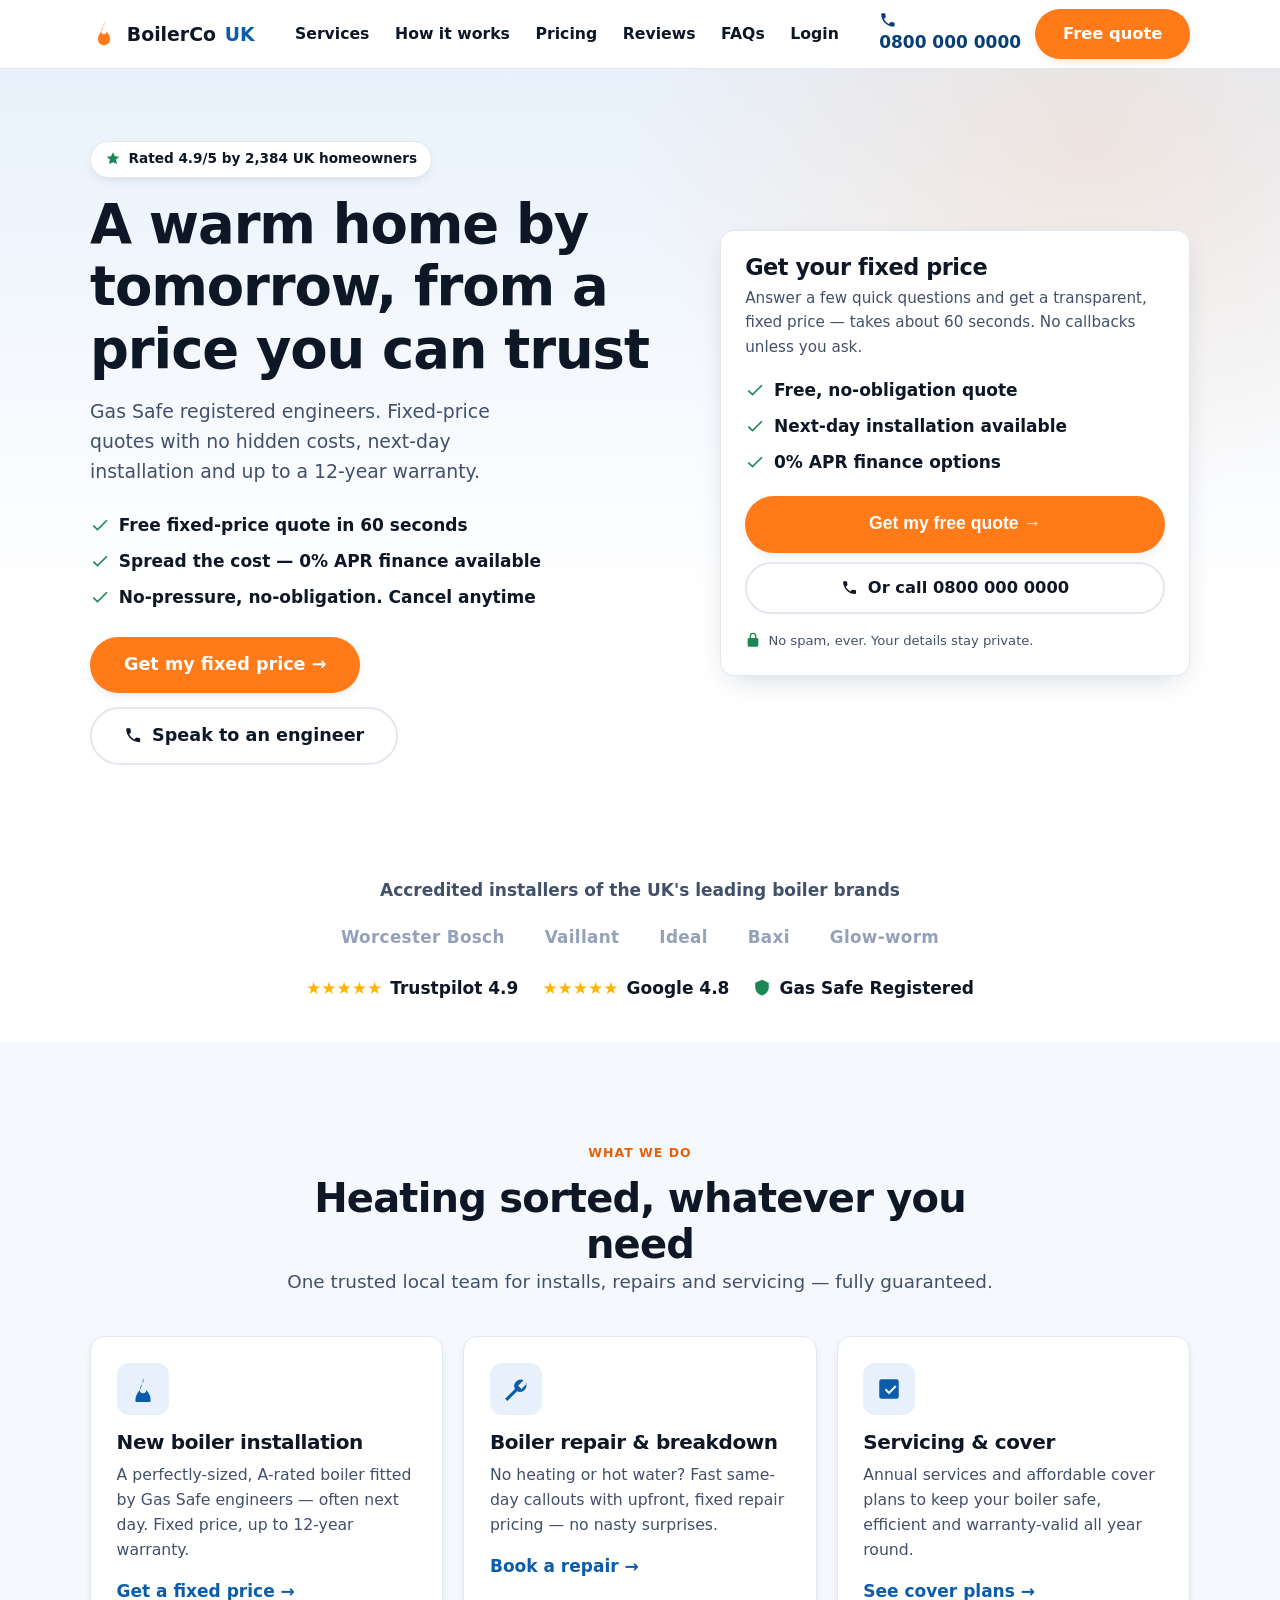
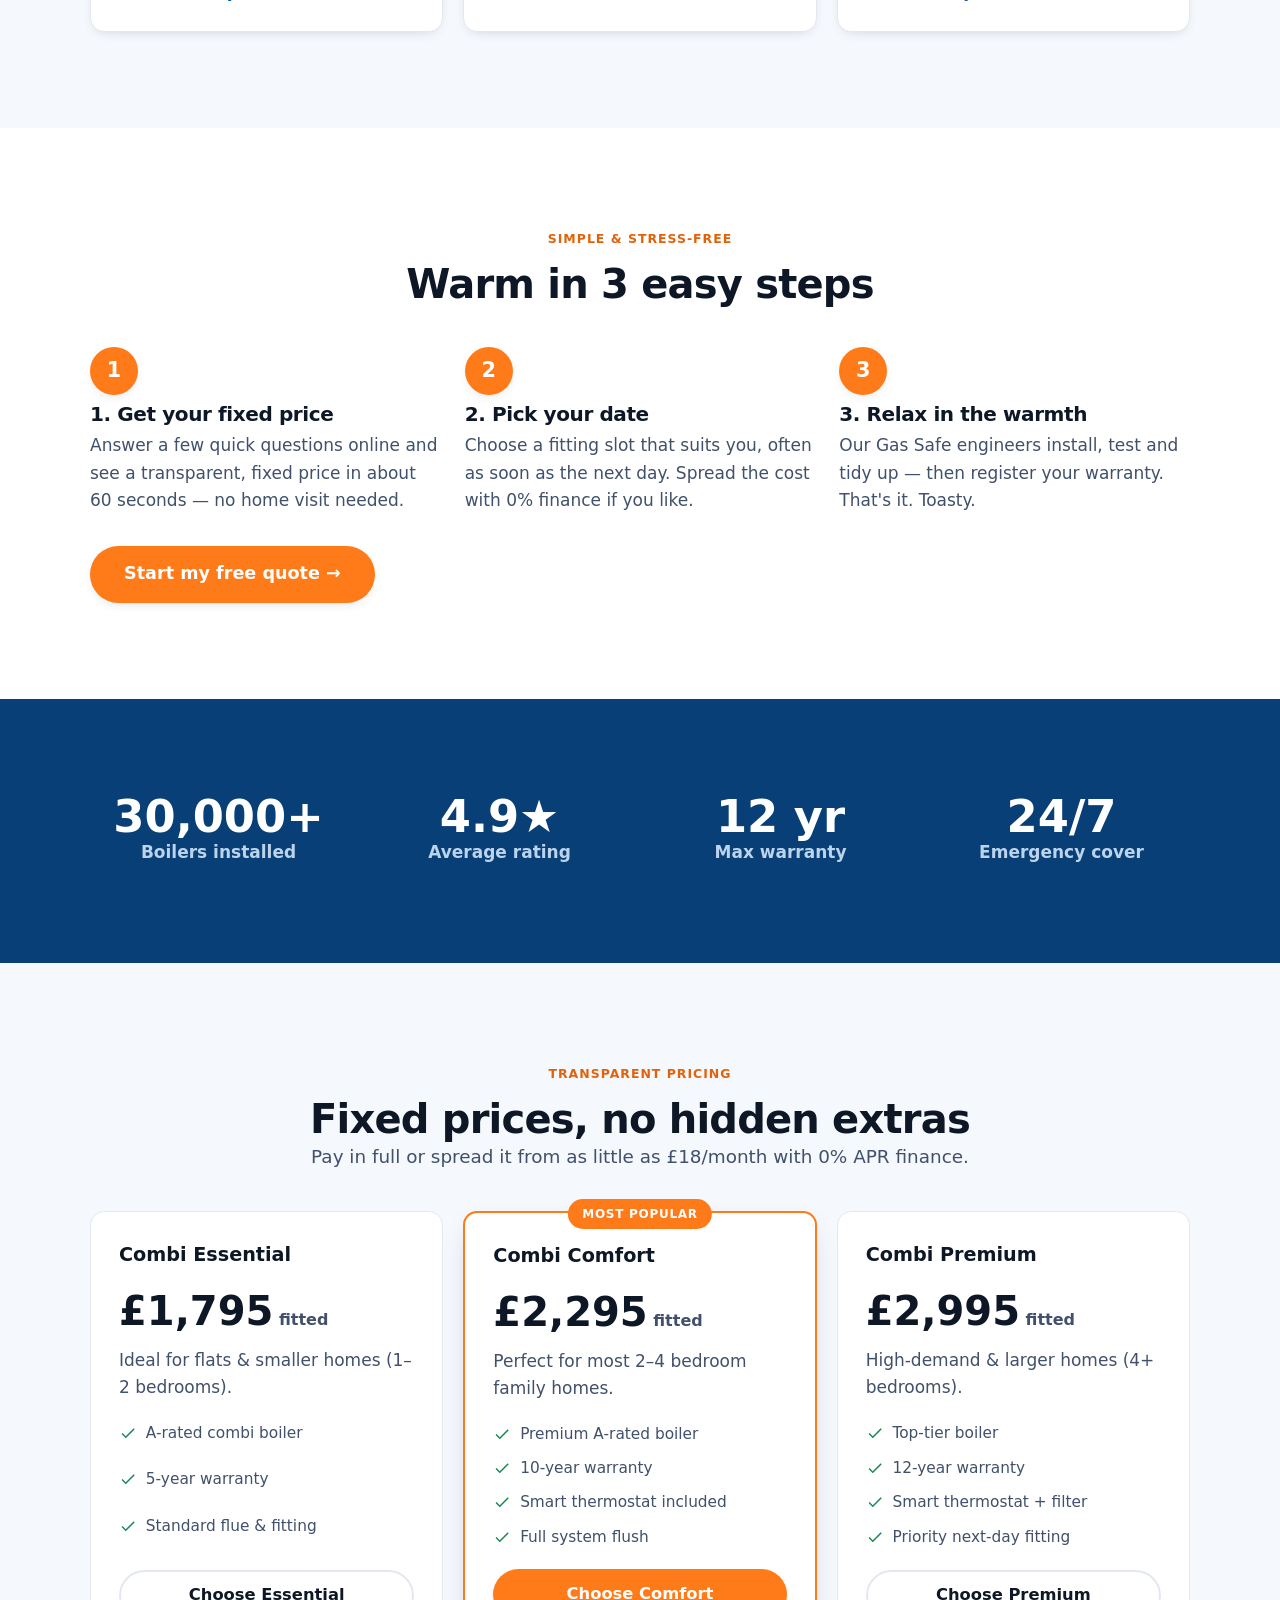
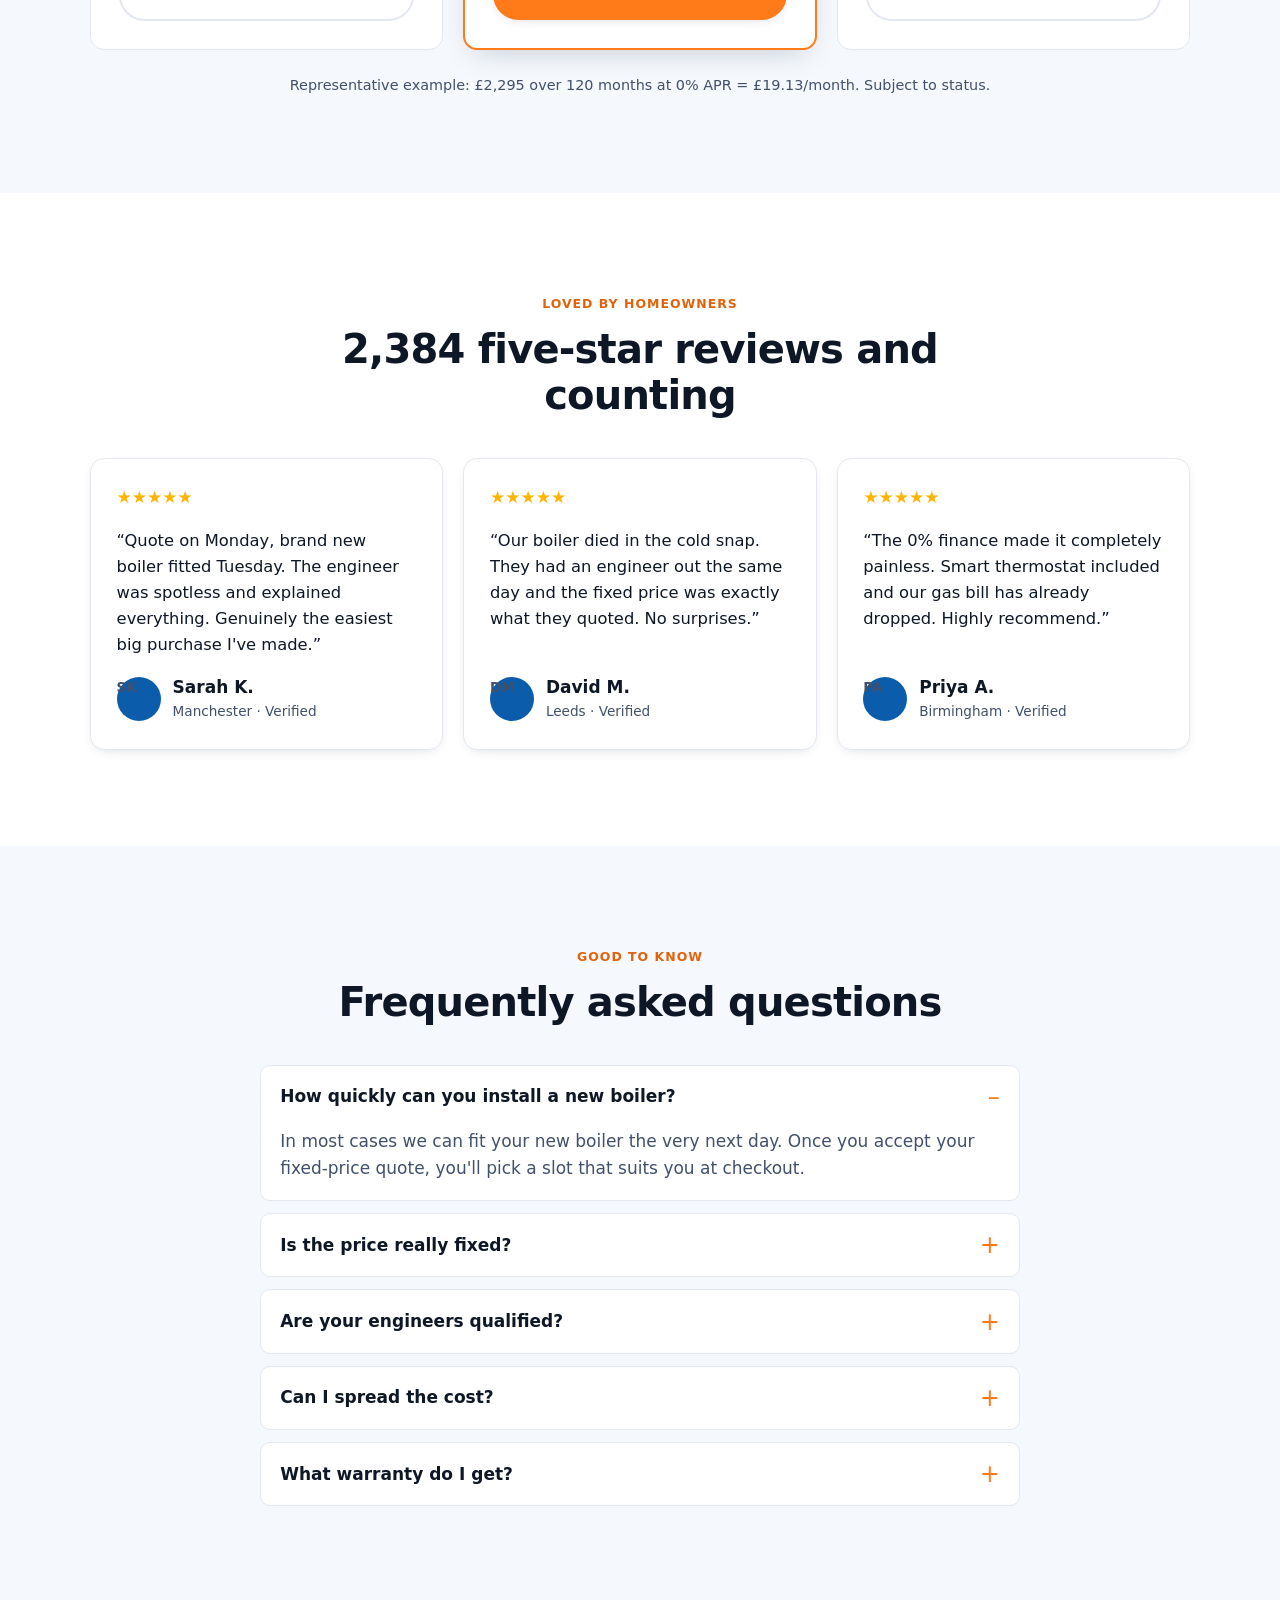
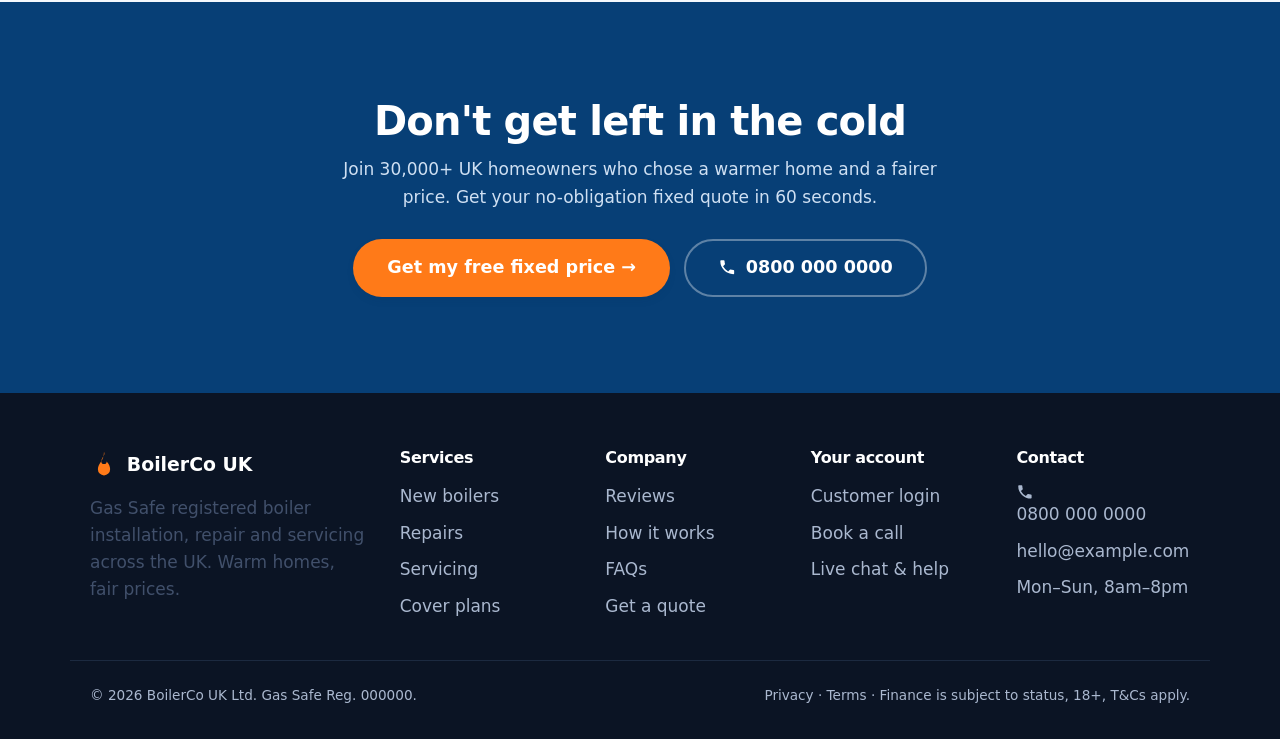
==== commit 414ba00c: "Remove emojis, harden responsiveness, add GHL modal form + feature links - Replace all emojis with i" ====
--- a/public/index.html
+++ b/public/index.html
@@ -69,10 +69,12 @@
         <li><a href="#pricing">Pricing</a></li>
         <li><a href="#reviews">Reviews</a></li>
         <li><a href="#faq">FAQs</a></li>
+        <!-- TODO: replace placeholder with your real customer portal URL -->
+        <li><a href="https://your-domain.example.com/login">Login</a></li>
       </ul>
     </nav>
     <div class="nav__cta">
-      <a class="nav__phone" href="tel:+448000000000">☎ 0800 000 0000</a>
+      <a class="nav__phone" href="tel:+448000000000"><svg class="ico" width="18" height="18" viewBox="0 0 24 24" fill="currentColor" aria-hidden="true"><path d="M6.6 10.8a15.1 15.1 0 0 0 6.6 6.6l2.2-2.2a1 1 0 0 1 1-.25 11.4 11.4 0 0 0 3.6.58 1 1 0 0 1 1 1V20a1 1 0 0 1-1 1A17 17 0 0 1 3 4a1 1 0 0 1 1-1h3.5a1 1 0 0 1 1 1 11.4 11.4 0 0 0 .58 3.6 1 1 0 0 1-.25 1z"/></svg> 0800 000 0000</a>
       <a class="btn btn--primary" href="#quote">Free quote</a>
     </div>
     <button class="nav__toggle" aria-expanded="false" aria-controls="mobile-menu" aria-label="Open menu">
@@ -86,7 +88,11 @@
       <li><a href="#pricing">Pricing</a></li>
       <li><a href="#reviews">Reviews</a></li>
       <li><a href="#faq">FAQs</a></li>
-      <li><a href="tel:+448000000000">☎ Call 0800 000 0000</a></li>
+      <!-- TODO: replace these placeholders with your real system URLs -->
+      <li><a href="https://your-domain.example.com/login">Customer login</a></li>
+      <li><a href="https://your-domain.example.com/book">Book a call</a></li>
+      <li><a href="https://your-domain.example.com/chat">Live chat &amp; help</a></li>
+      <li><a href="tel:+448000000000"><svg class="ico" width="18" height="18" viewBox="0 0 24 24" fill="currentColor" aria-hidden="true"><path d="M6.6 10.8a15.1 15.1 0 0 0 6.6 6.6l2.2-2.2a1 1 0 0 1 1-.25 11.4 11.4 0 0 0 3.6.58 1 1 0 0 1 1 1V20a1 1 0 0 1-1 1A17 17 0 0 1 3 4a1 1 0 0 1 1-1h3.5a1 1 0 0 1 1 1 11.4 11.4 0 0 0 .58 3.6 1 1 0 0 1-.25 1z"/></svg> Call 0800 000 0000</a></li>
     </ul>
     <div class="container"><a class="btn btn--primary btn--block" href="#quote">Get my free quote</a></div>
   </div>
@@ -111,58 +117,24 @@
       </ul>
       <div class="hero__actions">
         <a class="btn btn--primary btn--lg" href="#quote">Get my fixed price →</a>
-        <a class="btn btn--ghost btn--lg" href="tel:+448000000000">☎ Speak to an engineer</a>
+        <a class="btn btn--ghost btn--lg" href="tel:+448000000000"><svg class="ico" width="18" height="18" viewBox="0 0 24 24" fill="currentColor" aria-hidden="true"><path d="M6.6 10.8a15.1 15.1 0 0 0 6.6 6.6l2.2-2.2a1 1 0 0 1 1-.25 11.4 11.4 0 0 0 3.6.58 1 1 0 0 1 1 1V20a1 1 0 0 1-1 1A17 17 0 0 1 3 4a1 1 0 0 1 1-1h3.5a1 1 0 0 1 1 1 11.4 11.4 0 0 0 .58 3.6 1 1 0 0 1-.25 1z"/></svg> Speak to an engineer</a>
       </div>
     </div>
 
-    <!-- Lead capture card (above the fold = max conversion) -->
+    <!-- Quote CTA card (opens the GHL form in a modal — keeps the page fast) -->
     <aside class="hero__card" id="quote" aria-label="Get a free quote">
       <h2 style="font-size:1.4rem">Get your fixed price</h2>
-      <p style="font-size:.95rem;margin:.35rem 0 1rem">Takes 60 seconds. No callbacks unless you ask.</p>
-      <div class="form-progress" aria-hidden="true"><span data-progress></span></div>
-      <form class="lead-form" id="leadForm" action="thank-you.html" method="get" novalidate>
-        <!-- Step 1 -->
-        <fieldset class="lead-form__step active" data-step="1" style="border:0;padding:0;margin:0">
-          <legend class="field" style="font-weight:700;color:#0e1726;margin-bottom:.6rem">What do you need?</legend>
-          <div class="choice-grid">
-            <label class="choice"><input type="radio" name="service" value="New boiler" required><span>🔥 New boiler</span></label>
-            <label class="choice"><input type="radio" name="service" value="Repair"><span>🛠 Repair</span></label>
-            <label class="choice"><input type="radio" name="service" value="Service"><span>📋 Service</span></label>
-            <label class="choice"><input type="radio" name="service" value="Not sure"><span>🤔 Not sure</span></label>
-          </div>
-        </fieldset>
-        <!-- Step 2 -->
-        <fieldset class="lead-form__step" data-step="2" style="border:0;padding:0;margin:0">
-          <div class="field">
-            <label for="prop">Property type</label>
-            <select id="prop" name="property">
-              <option>House</option><option>Flat / apartment</option><option>Bungalow</option><option>Other</option>
-            </select>
-          </div>
-          <div class="field">
-            <label for="postcode">Your postcode</label>
-            <input id="postcode" name="postcode" inputmode="text" autocomplete="postal-code" placeholder="e.g. SW1A 1AA">
-          </div>
-        </fieldset>
-        <!-- Step 3 -->
-        <fieldset class="lead-form__step" data-step="3" style="border:0;padding:0;margin:0">
-          <div class="field">
-            <label for="name">Your name</label>
-            <input id="name" name="name" autocomplete="name" placeholder="First name">
-          </div>
-          <div class="field">
-            <label for="phone">Best contact number</label>
-            <input id="phone" name="phone" type="tel" inputmode="tel" autocomplete="tel" placeholder="07…">
-          </div>
-          <p class="form-note">🔒 We never share your details. No spam, ever.</p>
-        </fieldset>
-
-        <div class="form-actions">
-          <button type="button" class="btn btn--ghost" data-prev hidden>← Back</button>
-          <button type="button" class="btn btn--primary btn--block" data-next>Continue →</button>
-          <button type="submit" class="btn btn--primary btn--block" data-submit hidden>Get my fixed price</button>
-        </div>
-      </form>
+      <p style="font-size:.95rem;margin:.35rem 0 1.1rem">Answer a few quick questions and get a transparent, fixed price — takes about 60 seconds. No callbacks unless you ask.</p>
+      <ul class="hero__bullets" style="margin:0 0 1.25rem">
+        <li><svg width="20" height="20" viewBox="0 0 24 24" fill="currentColor" aria-hidden="true"><path d="M9 16.2 4.8 12l-1.4 1.4L9 19 21 7l-1.4-1.4z"/></svg> Free, no-obligation quote</li>
+        <li><svg width="20" height="20" viewBox="0 0 24 24" fill="currentColor" aria-hidden="true"><path d="M9 16.2 4.8 12l-1.4 1.4L9 19 21 7l-1.4-1.4z"/></svg> Next-day installation available</li>
+        <li><svg width="20" height="20" viewBox="0 0 24 24" fill="currentColor" aria-hidden="true"><path d="M9 16.2 4.8 12l-1.4 1.4L9 19 21 7l-1.4-1.4z"/></svg> 0% APR finance options</li>
+      </ul>
+      <button type="button" class="btn btn--primary btn--block btn--lg" data-open-quote>Get my free quote →</button>
+      <a class="btn btn--ghost btn--block" href="tel:+448000000000" style="margin-top:.6rem"><svg class="ico" width="18" height="18" viewBox="0 0 24 24" fill="currentColor" aria-hidden="true"><path d="M6.6 10.8a15.1 15.1 0 0 0 6.6 6.6l2.2-2.2a1 1 0 0 1 1-.25 11.4 11.4 0 0 0 3.6.58 1 1 0 0 1 1 1V20a1 1 0 0 1-1 1A17 17 0 0 1 3 4a1 1 0 0 1 1-1h3.5a1 1 0 0 1 1 1 11.4 11.4 0 0 0 .58 3.6 1 1 0 0 1-.25 1z"/></svg> Or call 0800 000 0000</a>
+      <p class="form-note" style="margin-top:1rem"><svg width="16" height="16" viewBox="0 0 24 24" fill="currentColor" aria-hidden="true"><path d="M12 1a5 5 0 0 0-5 5v3H6a2 2 0 0 0-2 2v9a2 2 0 0 0 2 2h12a2 2 0 0 0 2-2v-9a2 2 0 0 0-2-2h-1V6a5 5 0 0 0-5-5zm3 8H9V6a3 3 0 0 1 6 0z"/></svg> No spam, ever. Your details stay private.</p>
+      <!-- No-JS fallback: link straight to your hosted GHL form -->
+      <noscript><p style="margin-top:1rem"><a href="https://api.leadconnectorhq.com/widget/form/REPLACE_WITH_YOUR_FORM_ID">Open our quote form →</a></p></noscript>
     </aside>
   </div>
 </section>
@@ -339,7 +311,7 @@
     <p>Join 30,000+ UK homeowners who chose a warmer home and a fairer price. Get your no-obligation fixed quote in 60 seconds.</p>
     <div class="hero__actions" style="justify-content:center">
       <a class="btn btn--primary btn--lg" href="#quote">Get my free fixed price →</a>
-      <a class="btn btn--ghost btn--lg" href="tel:+448000000000">☎ 0800 000 0000</a>
+      <a class="btn btn--ghost btn--lg" href="tel:+448000000000"><svg class="ico" width="18" height="18" viewBox="0 0 24 24" fill="currentColor" aria-hidden="true"><path d="M6.6 10.8a15.1 15.1 0 0 0 6.6 6.6l2.2-2.2a1 1 0 0 1 1-.25 11.4 11.4 0 0 0 3.6.58 1 1 0 0 1 1 1V20a1 1 0 0 1-1 1A17 17 0 0 1 3 4a1 1 0 0 1 1-1h3.5a1 1 0 0 1 1 1 11.4 11.4 0 0 0 .58 3.6 1 1 0 0 1-.25 1z"/></svg> 0800 000 0000</a>
     </div>
   </div>
 </section>
@@ -355,7 +327,9 @@
     </div>
     <div><h4>Services</h4><ul><li><a href="#services">New boilers</a></li><li><a href="#services">Repairs</a></li><li><a href="#services">Servicing</a></li><li><a href="#pricing">Cover plans</a></li></ul></div>
     <div><h4>Company</h4><ul><li><a href="#reviews">Reviews</a></li><li><a href="#how">How it works</a></li><li><a href="#faq">FAQs</a></li><li><a href="#quote">Get a quote</a></li></ul></div>
-    <div><h4>Contact</h4><ul><li><a href="tel:+448000000000">☎ 0800 000 0000</a></li><li><a href="mailto:hello@example.com">hello@example.com</a></li><li>Mon–Sun, 8am–8pm</li></ul></div>
+    <!-- TODO: replace these placeholders with your real system URLs -->
+    <div><h4>Your account</h4><ul><li><a href="https://your-domain.example.com/login">Customer login</a></li><li><a href="https://your-domain.example.com/book">Book a call</a></li><li><a href="https://your-domain.example.com/chat">Live chat &amp; help</a></li></ul></div>
+    <div><h4>Contact</h4><ul><li><a href="tel:+448000000000"><svg class="ico" width="16" height="16" viewBox="0 0 24 24" fill="currentColor" aria-hidden="true"><path d="M6.6 10.8a15.1 15.1 0 0 0 6.6 6.6l2.2-2.2a1 1 0 0 1 1-.25 11.4 11.4 0 0 0 3.6.58 1 1 0 0 1 1 1V20a1 1 0 0 1-1 1A17 17 0 0 1 3 4a1 1 0 0 1 1-1h3.5a1 1 0 0 1 1 1 11.4 11.4 0 0 0 .58 3.6 1 1 0 0 1-.25 1z"/></svg> 0800 000 0000</a></li><li><a href="mailto:hello@example.com">hello@example.com</a></li><li>Mon–Sun, 8am–8pm</li></ul></div>
   </div>
   <div class="container footer-bottom">
     <span>© 2026 BoilerCo UK Ltd. Gas Safe Reg. 000000.</span>
@@ -365,9 +339,24 @@
 
 <!-- ===== Sticky mobile call bar (high-converting) ===== -->
 <div class="call-bar">
-  <a class="btn btn--call" href="tel:+448000000000">☎ Call now</a>
+  <a class="btn btn--call" href="tel:+448000000000"><svg class="ico" width="18" height="18" viewBox="0 0 24 24" fill="currentColor" aria-hidden="true"><path d="M6.6 10.8a15.1 15.1 0 0 0 6.6 6.6l2.2-2.2a1 1 0 0 1 1-.25 11.4 11.4 0 0 0 3.6.58 1 1 0 0 1 1 1V20a1 1 0 0 1-1 1A17 17 0 0 1 3 4a1 1 0 0 1 1-1h3.5a1 1 0 0 1 1 1 11.4 11.4 0 0 0 .58 3.6 1 1 0 0 1-.25 1z"/></svg> Call now</a>
   <a class="btn btn--primary" href="#quote">Free quote</a>
 </div>
+
+<!-- ===== Quote modal (GHL form is lazy-loaded on first open) ===== -->
+<dialog class="modal" id="quoteModal" aria-labelledby="quoteModalTitle">
+  <div class="modal__head">
+    <h2 class="modal__title" id="quoteModalTitle">Get your free fixed price</h2>
+    <button type="button" class="modal__close" data-close-quote aria-label="Close quote form">
+      <svg width="22" height="22" viewBox="0 0 24 24" fill="none" stroke="currentColor" stroke-width="2" stroke-linecap="round" aria-hidden="true"><path d="M6 6l12 12M18 6L6 18"/></svg>
+    </button>
+  </div>
+  <div class="modal__body" id="ghlMount">
+    <!-- The GoHighLevel form iframe is injected here by js/main.js on first open.
+         To go live, set GHL_FORM_URL in js/main.js to your form's embed URL. -->
+    <p class="modal__loading" data-quote-loading>Loading your quote form…</p>
+  </div>
+</dialog>
 
 <script src="js/main.js" defer></script>
 </body>
--- a/public/css/styles.css
+++ b/public/css/styles.css
@@ -34,7 +34,7 @@
 /* ----- Reset / base ------------------------------------------------------- */
 *, *::before, *::after { box-sizing: border-box; }
 * { margin: 0; }
-html { -webkit-text-size-adjust: 100%; scroll-behavior: smooth; }
+html { -webkit-text-size-adjust: 100%; scroll-behavior: smooth; overflow-x: clip; }
 body {
   font-family: var(--font);
   color: var(--color-body);
@@ -43,7 +43,11 @@
   font-size: 1.0625rem;
   -webkit-font-smoothing: antialiased;
   text-rendering: optimizeLegibility;
-}
+  overflow-x: clip;
+  /* room for the fixed mobile call-bar so it never covers the footer */
+  padding-bottom: calc(64px + env(safe-area-inset-bottom));
+}
+@media (min-width: 900px) { body { padding-bottom: 0; } }
 img, svg, video { display: block; max-width: 100%; height: auto; }
 a { color: var(--color-brand); text-decoration: none; }
 a:hover { text-decoration: underline; }
@@ -234,31 +238,41 @@
 .stat b { display: block; font-size: clamp(2rem, 5vw, 2.8rem); font-weight: 800; color: #fff; line-height: 1; }
 .stat span { color: #bcd3ec; font-weight: 600; }
 
-/* ----- Quote form (lead capture) ----------------------------------------- */
-.lead-form { display: grid; gap: 1rem; }
-.lead-form__step { display: none; }
-.lead-form__step.active { display: grid; gap: 1rem; animation: fade .25s ease; }
-@keyframes fade { from { opacity: 0; transform: translateY(6px); } to { opacity: 1; transform: none; } }
-.field label { display: block; font-weight: 700; color: var(--color-ink); margin-bottom: .4rem; font-size: .95rem; }
-.field input, .field select, .field textarea {
-  width: 100%; font: inherit; padding: .85rem .9rem; border: 1.5px solid var(--color-line);
-  border-radius: var(--radius-sm); background: #fff; color: var(--color-ink);
-}
-.field input:focus, .field select:focus, .field textarea:focus { outline: none; border-color: var(--color-brand); }
-.choice-grid { display: grid; grid-template-columns: 1fr 1fr; gap: .65rem; }
-.choice { position: relative; }
-.choice input { position: absolute; opacity: 0; inset: 0; cursor: pointer; }
-.choice span {
-  display: flex; align-items: center; justify-content: center; gap: .4rem; text-align: center;
-  padding: .9rem .5rem; border: 1.5px solid var(--color-line); border-radius: var(--radius-sm);
-  font-weight: 700; color: var(--color-ink); cursor: pointer; min-height: 56px;
-}
-.choice input:checked + span { border-color: var(--color-accent); background: #fff6ef; color: var(--color-accent-dark); }
-.choice input:focus-visible + span { outline: 3px solid var(--color-accent); outline-offset: 2px; }
-.form-progress { height: 6px; background: var(--color-line); border-radius: 999px; overflow: hidden; }
-.form-progress span { display: block; height: 100%; background: var(--color-accent); width: 33%; transition: width .3s ease; }
-.form-actions { display: flex; gap: .75rem; }
-.form-note { font-size: .82rem; color: var(--color-body); display: flex; align-items: center; gap: .4rem; }
+/* ----- Quote CTA card / privacy note ------------------------------------- */
+.form-note { font-size: .82rem; color: var(--color-body); display: flex; align-items: center; gap: .45rem; }
+.form-note svg { color: var(--color-success); flex: none; }
+.ico { width: 1.05em; height: 1.05em; flex: none; }
+.btn .ico, .nav__phone .ico { margin-right: .1rem; }
+
+/* ----- Quote modal (GHL form) -------------------------------------------- */
+.modal {
+  width: min(560px, calc(100vw - 2rem)); max-width: 560px; max-height: min(90vh, 800px);
+  padding: 0; border: 0; border-radius: 16px; background: #fff; color: var(--color-ink);
+  box-shadow: 0 30px 70px -24px rgba(7, 20, 40, .55); overflow: hidden;
+}
+.modal:not([open]) { display: none; }
+.modal[open] { display: flex; flex-direction: column; }
+.modal::backdrop { background: rgba(7, 20, 40, .55); backdrop-filter: blur(2px); }
+.modal__head {
+  display: flex; align-items: center; justify-content: space-between; gap: 1rem;
+  padding: 1rem 1.25rem; border-bottom: 1px solid var(--color-line); flex: none;
+}
+.modal__title { font-size: 1.15rem; }
+.modal__close {
+  border: 0; background: var(--color-bg-alt); width: 40px; height: 40px; border-radius: 50%;
+  display: grid; place-items: center; cursor: pointer; color: var(--color-ink); flex: none;
+}
+.modal__close:hover { background: var(--color-line); }
+.modal__body { padding: 1rem 1.25rem 1.25rem; overflow: auto; -webkit-overflow-scrolling: touch; }
+.modal__body iframe { width: 100%; border: 0; min-height: 560px; display: block; }
+.modal__loading { text-align: center; color: var(--color-body); padding: 2rem 0; }
+
+@media (max-width: 560px) {
+  .modal {
+    width: 100vw; max-width: none; height: 100dvh; max-height: none;
+    margin: 0; border-radius: 0;
+  }
+}
 
 /* ----- FAQ ---------------------------------------------------------------- */
 .faq { display: grid; gap: .75rem; max-width: 760px; margin-inline: auto; }
@@ -283,7 +297,8 @@
 /* ----- Footer ------------------------------------------------------------- */
 .site-footer { background: #0b1424; color: #aab8cf; padding-block: 3.5rem 2rem; }
 .footer-grid { display: grid; gap: 2rem; grid-template-columns: 1fr; }
-@media (min-width: 800px) { .footer-grid { grid-template-columns: 2fr 1fr 1fr 1fr; } }
+@media (min-width: 560px) { .footer-grid { grid-template-columns: 1fr 1fr; } }
+@media (min-width: 900px) { .footer-grid { grid-template-columns: 1.6fr 1fr 1fr 1fr 1fr; } }
 .site-footer h4 { color: #fff; font-size: 1rem; margin-bottom: 1rem; }
 .site-footer a { color: #aab8cf; }
 .site-footer a:hover { color: #fff; }
--- a/public/css/styles.css
+++ b/public/css/styles.css
@@ -34,7 +34,7 @@
 /* ----- Reset / base ------------------------------------------------------- */
 *, *::before, *::after { box-sizing: border-box; }
 * { margin: 0; }
-html { -webkit-text-size-adjust: 100%; scroll-behavior: smooth; }
+html { -webkit-text-size-adjust: 100%; scroll-behavior: smooth; overflow-x: clip; }
 body {
   font-family: var(--font);
   color: var(--color-body);
@@ -43,7 +43,11 @@
   font-size: 1.0625rem;
   -webkit-font-smoothing: antialiased;
   text-rendering: optimizeLegibility;
-}
+  overflow-x: clip;
+  /* room for the fixed mobile call-bar so it never covers the footer */
+  padding-bottom: calc(64px + env(safe-area-inset-bottom));
+}
+@media (min-width: 900px) { body { padding-bottom: 0; } }
 img, svg, video { display: block; max-width: 100%; height: auto; }
 a { color: var(--color-brand); text-decoration: none; }
 a:hover { text-decoration: underline; }
@@ -234,31 +238,41 @@
 .stat b { display: block; font-size: clamp(2rem, 5vw, 2.8rem); font-weight: 800; color: #fff; line-height: 1; }
 .stat span { color: #bcd3ec; font-weight: 600; }
 
-/* ----- Quote form (lead capture) ----------------------------------------- */
-.lead-form { display: grid; gap: 1rem; }
-.lead-form__step { display: none; }
-.lead-form__step.active { display: grid; gap: 1rem; animation: fade .25s ease; }
-@keyframes fade { from { opacity: 0; transform: translateY(6px); } to { opacity: 1; transform: none; } }
-.field label { display: block; font-weight: 700; color: var(--color-ink); margin-bottom: .4rem; font-size: .95rem; }
-.field input, .field select, .field textarea {
-  width: 100%; font: inherit; padding: .85rem .9rem; border: 1.5px solid var(--color-line);
-  border-radius: var(--radius-sm); background: #fff; color: var(--color-ink);
-}
-.field input:focus, .field select:focus, .field textarea:focus { outline: none; border-color: var(--color-brand); }
-.choice-grid { display: grid; grid-template-columns: 1fr 1fr; gap: .65rem; }
-.choice { position: relative; }
-.choice input { position: absolute; opacity: 0; inset: 0; cursor: pointer; }
-.choice span {
-  display: flex; align-items: center; justify-content: center; gap: .4rem; text-align: center;
-  padding: .9rem .5rem; border: 1.5px solid var(--color-line); border-radius: var(--radius-sm);
-  font-weight: 700; color: var(--color-ink); cursor: pointer; min-height: 56px;
-}
-.choice input:checked + span { border-color: var(--color-accent); background: #fff6ef; color: var(--color-accent-dark); }
-.choice input:focus-visible + span { outline: 3px solid var(--color-accent); outline-offset: 2px; }
-.form-progress { height: 6px; background: var(--color-line); border-radius: 999px; overflow: hidden; }
-.form-progress span { display: block; height: 100%; background: var(--color-accent); width: 33%; transition: width .3s ease; }
-.form-actions { display: flex; gap: .75rem; }
-.form-note { font-size: .82rem; color: var(--color-body); display: flex; align-items: center; gap: .4rem; }
+/* ----- Quote CTA card / privacy note ------------------------------------- */
+.form-note { font-size: .82rem; color: var(--color-body); display: flex; align-items: center; gap: .45rem; }
+.form-note svg { color: var(--color-success); flex: none; }
+.ico { width: 1.05em; height: 1.05em; flex: none; }
+.btn .ico, .nav__phone .ico { margin-right: .1rem; }
+
+/* ----- Quote modal (GHL form) -------------------------------------------- */
+.modal {
+  width: min(560px, calc(100vw - 2rem)); max-width: 560px; max-height: min(90vh, 800px);
+  padding: 0; border: 0; border-radius: 16px; background: #fff; color: var(--color-ink);
+  box-shadow: 0 30px 70px -24px rgba(7, 20, 40, .55); overflow: hidden;
+}
+.modal:not([open]) { display: none; }
+.modal[open] { display: flex; flex-direction: column; }
+.modal::backdrop { background: rgba(7, 20, 40, .55); backdrop-filter: blur(2px); }
+.modal__head {
+  display: flex; align-items: center; justify-content: space-between; gap: 1rem;
+  padding: 1rem 1.25rem; border-bottom: 1px solid var(--color-line); flex: none;
+}
+.modal__title { font-size: 1.15rem; }
+.modal__close {
+  border: 0; background: var(--color-bg-alt); width: 40px; height: 40px; border-radius: 50%;
+  display: grid; place-items: center; cursor: pointer; color: var(--color-ink); flex: none;
+}
+.modal__close:hover { background: var(--color-line); }
+.modal__body { padding: 1rem 1.25rem 1.25rem; overflow: auto; -webkit-overflow-scrolling: touch; }
+.modal__body iframe { width: 100%; border: 0; min-height: 560px; display: block; }
+.modal__loading { text-align: center; color: var(--color-body); padding: 2rem 0; }
+
+@media (max-width: 560px) {
+  .modal {
+    width: 100vw; max-width: none; height: 100dvh; max-height: none;
+    margin: 0; border-radius: 0;
+  }
+}
 
 /* ----- FAQ ---------------------------------------------------------------- */
 .faq { display: grid; gap: .75rem; max-width: 760px; margin-inline: auto; }
@@ -283,7 +297,8 @@
 /* ----- Footer ------------------------------------------------------------- */
 .site-footer { background: #0b1424; color: #aab8cf; padding-block: 3.5rem 2rem; }
 .footer-grid { display: grid; gap: 2rem; grid-template-columns: 1fr; }
-@media (min-width: 800px) { .footer-grid { grid-template-columns: 2fr 1fr 1fr 1fr; } }
+@media (min-width: 560px) { .footer-grid { grid-template-columns: 1fr 1fr; } }
+@media (min-width: 900px) { .footer-grid { grid-template-columns: 1.6fr 1fr 1fr 1fr 1fr; } }
 .site-footer h4 { color: #fff; font-size: 1rem; margin-bottom: 1rem; }
 .site-footer a { color: #aab8cf; }
 .site-footer a:hover { color: #fff; }
